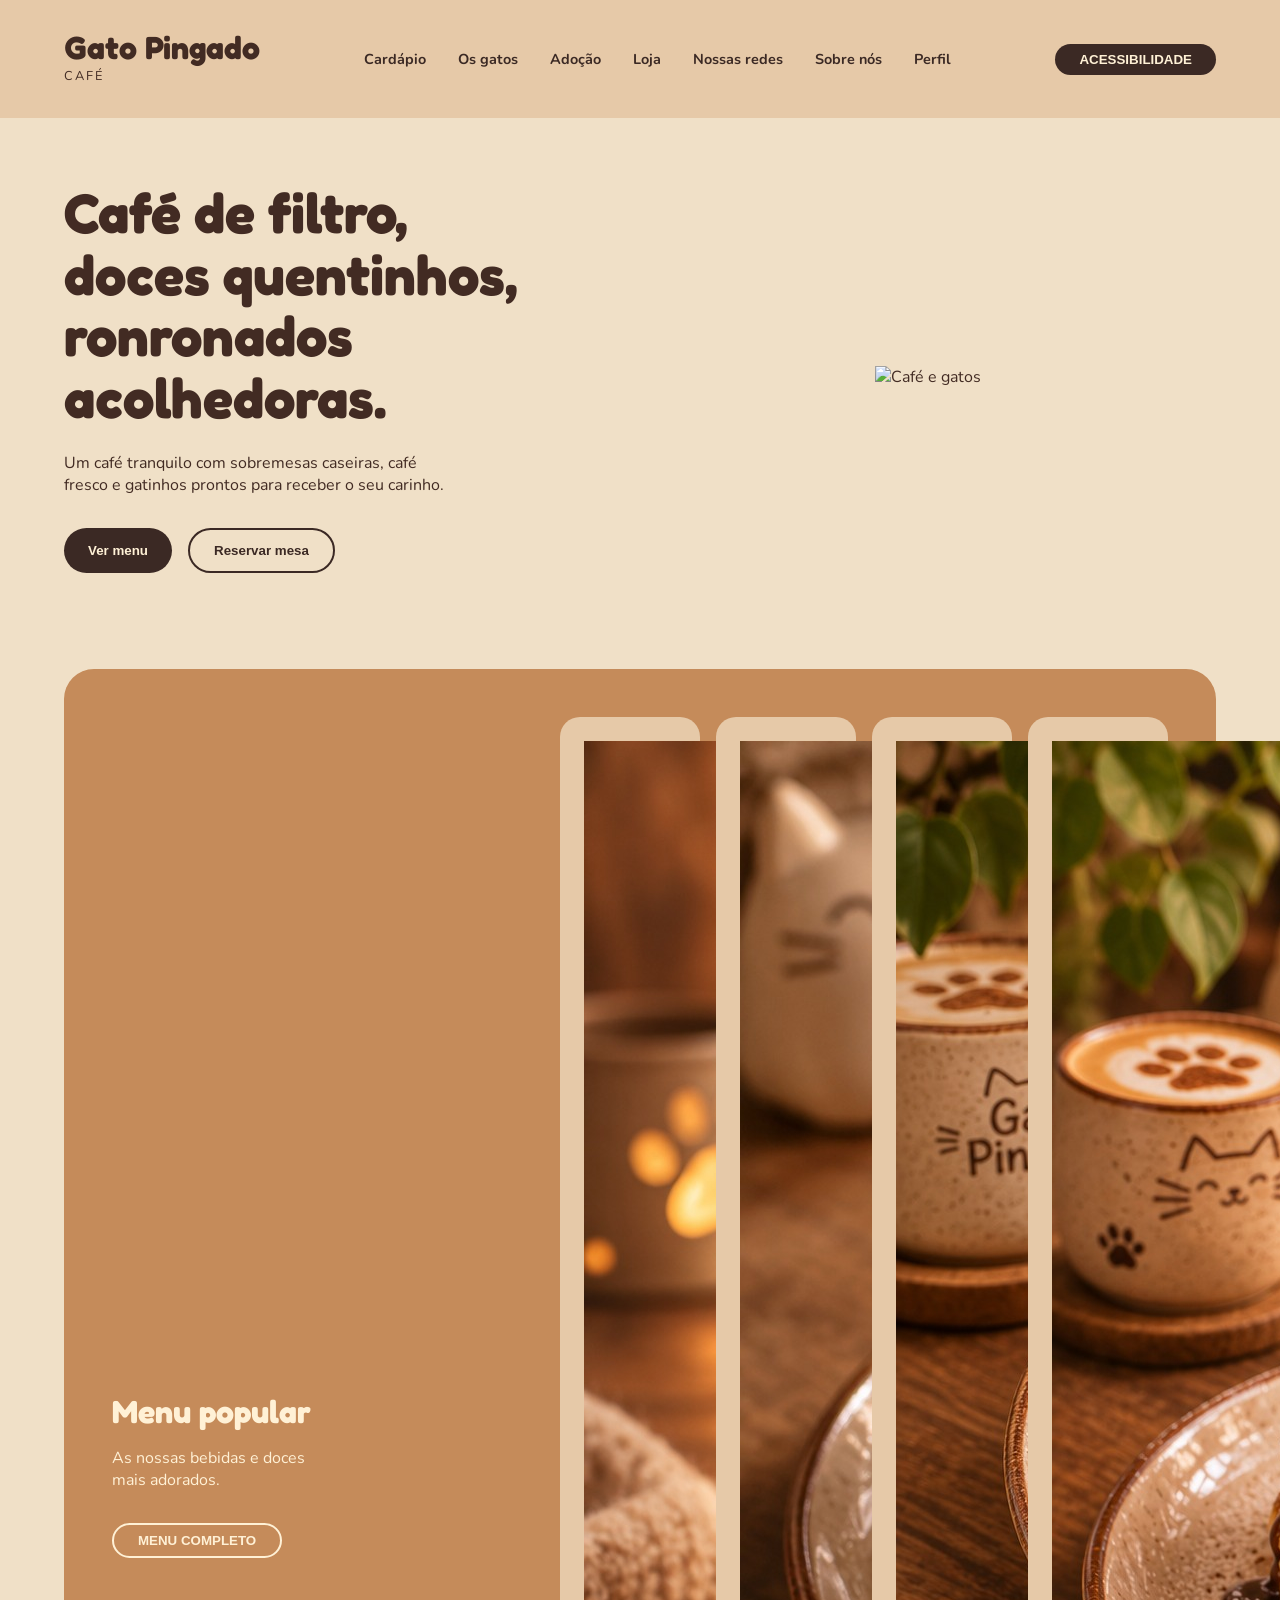
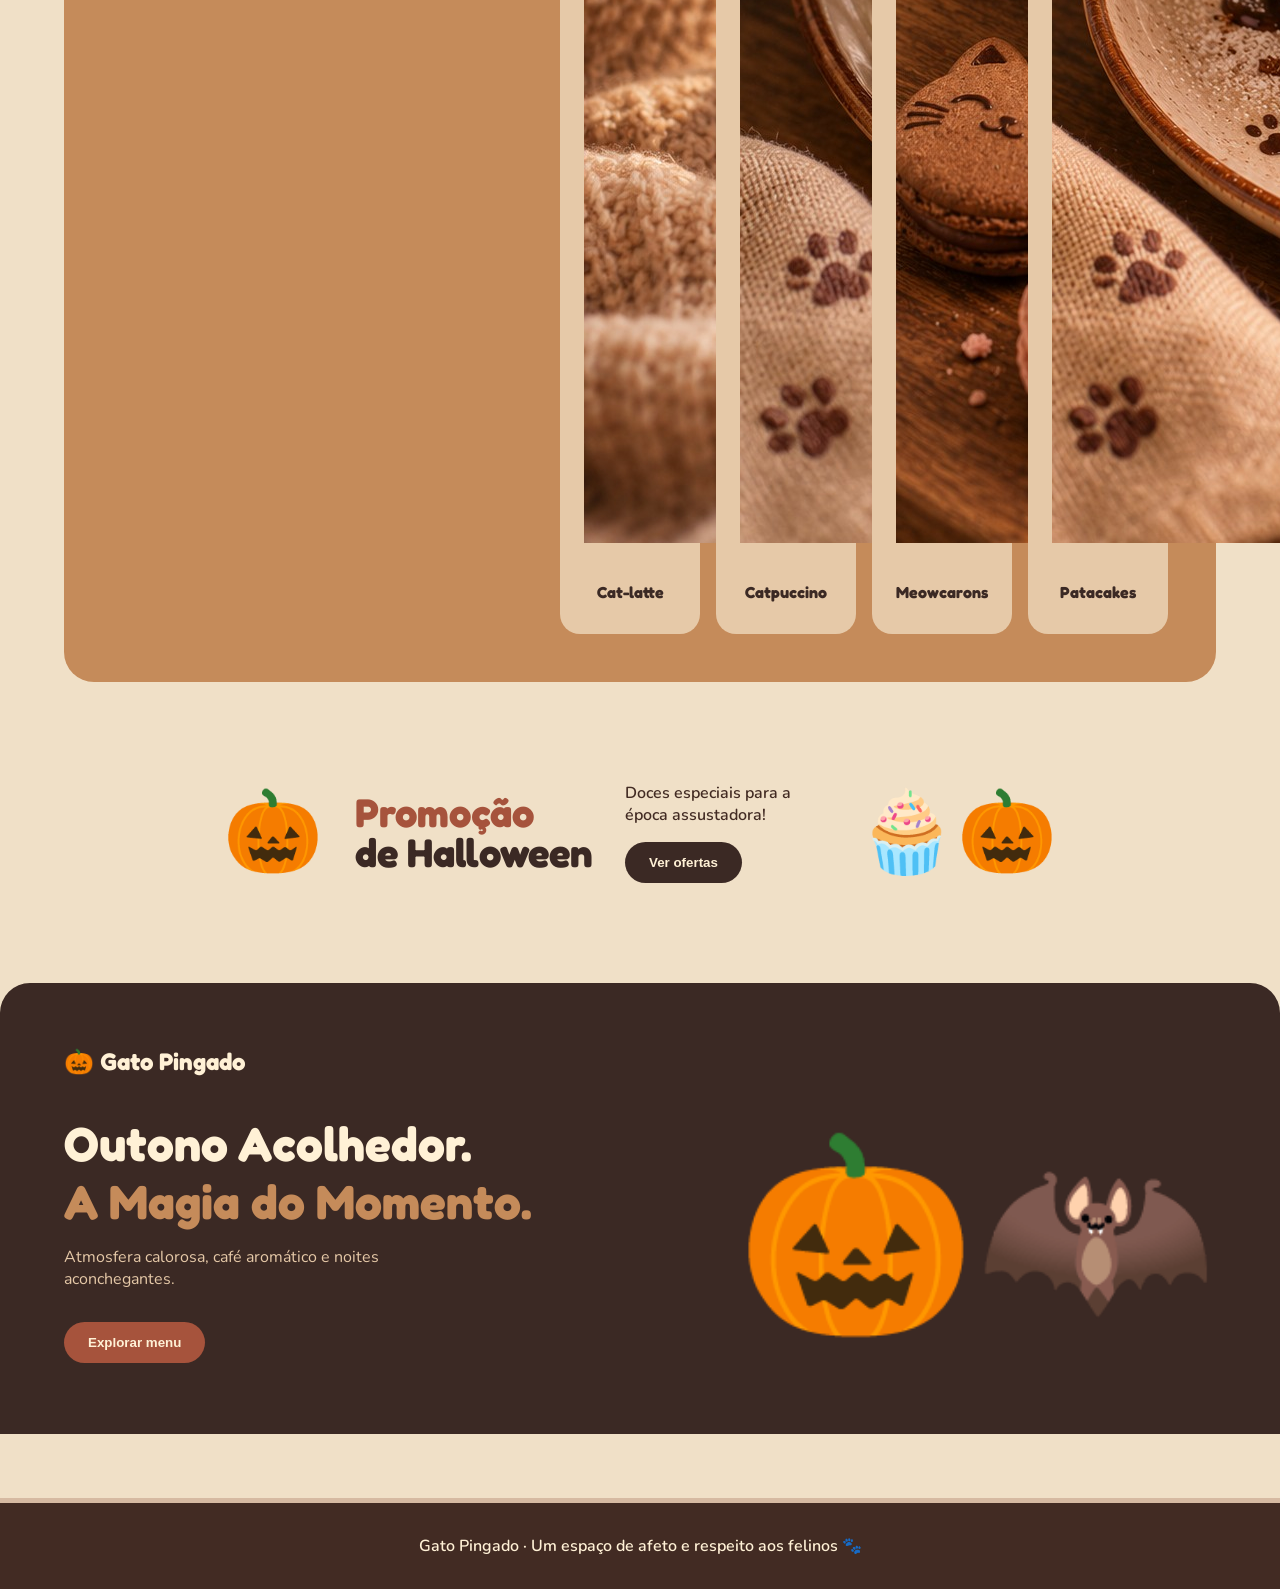
==== index.html @ 7af57e57 "padronizando o footer e a fonte" ====
<!DOCTYPE html>
<html lang="pt-BR">
<head>
    <meta charset="UTF-8">
    <meta name="viewport" content="width=device-width, initial-scale=1.0">
    <title>Gato Pingado</title>
    <link rel="stylesheet" href="style.css">
    <link rel="stylesheet" href="acessibilidade.css">
</head>
<body>    
<script src="acessibilidade.js" defer></script>

    <header>
        <div class="logo">
            <h1>Gato Pingado</h1>
            <span>CAFÉ</span>
        </div>
        <nav>
        <a href="cardapio.html">Cardápio</a>
        <a href="gatos.html">Os gatos</a>
        <a href="adoção.html">Adoção</a>
        <a href="loja.html">Loja</a>
        <a href="redes.html">Nossas redes</a>
        <a href="sobre-nos.html">Sobre nós</a>
        <a href="perfil.html">Perfil</a>
       </nav>
        <button class="support-btn">ACESSIBILIDADE</button>
    </header>
    <main>
        <section class="hero">
            <div class="hero-content">
                <h2>Café de filtro,<br>doces quentinhos,<br>ronronados acolhedoras.</h2>
                <p>Um café tranquilo com sobremesas caseiras, café fresco e gatinhos prontos para receber o seu carinho.</p>
                <div class="hero-buttons">
                    <button class="btn-dark">Ver menu</button>
                    <button class="btn-outline">Reservar mesa</button>
                </div>
            </div>
            <div class="hero-image">
                <div class="hero-img">
                    <img src="https://web.whatsapp.com/f4f51877-8499-46ed-9d4b-d9f2cac95367" alt="Café e gatos">
                </div>
            </div>
        </section>


        <section class="popular-menu">
            <div class="menu-intro">
                <h3>Menu popular</h3>
                <p>As nossas bebidas e doces mais adorados.</p>
                <button class="btn-outline-light">MENU COMPLETO</button>
            </div>
            <div class="menu-items">
                <div class="card">
                    <div class="card-img">
                        <img src="latte.jpeg" >
                    </div>
                    <h4>Cat-latte</h4>
         
                </div>
                <div class="card">
                    <div class="card-img">
                        <img src="catllate.jpeg">
                    </div>
                    <h4>Catpuccino</h4>
               
                </div>
                <div class="card">
                    <div class="card-img">
                        <img src="m.jpeg" >
                    </div>
                    <h4>Meowcarons</h4>
               
                </div>
                <div class="card">
                    <div class="card-img">
                        <img src="panqueca.jpeg" >
                    </div>
                    <h4>Patacakes</h4>
                 
                </div>
            </div>
        </section>
        

        <section class="promo">
            <div class="promo-icon">🎃</div>
            <div class="promo-text">
                <h2>Promoção<br><span>de Halloween</span></h2>
            </div>
            <div class="promo-desc">
                <p>Doces especiais para a época assustadora!</p>
                <button class="btn-dark">Ver ofertas</button>
            </div>
            <div class="promo-images">🧁🎃</div>
        </section>
    </main>

<section class="menu">
    <div class="footer-logo">
        <h2>🎃 Gato Pingado</h2>
    </div>
    <div class="footer-content">
        <div class="footer-text">
            <h2>Outono Acolhedor.<br><span class="highlight">A Magia do Momento.</span></h2>
            <p>Atmosfera calorosa, café aromático e noites aconchegantes.</p>
            <button class="btn-orange">Explorar menu</button>
        </div>
        <div class="footer-img">
            <div class="placeholder-art">🎃🦇</div>
        </div>
    </div>
    </section>
<!-- RODAPÉ -->
<footer class="site-footer">
    <p>Gato Pingado · Um espaço de afeto e respeito aos felinos 🐾</p>
</footer>
</body>
</html>
---- style.css ----
@import url('https://fonts.googleapis.com/css2?family=Fredoka:wght@400;600;700&family=Nunito:wght@400;600;700&display=swap');


/* Estilos gerais */
:root {
    --cor-caramel: #A87756;
    --cor-warmBeige: #D6BAA2;
    --cor-cream: #F0E0C7;
    --cor-espresso: #422B23;
    --cor-rust: #8F513A;
}


* {
    margin: 0;
    padding: 0;
    box-sizing: border-box;
}



body {
    margin: 0;
    background: var(--cor-cream);
    color: var(--cor-espresso);
    font-family: 'Nunito', sans-serif;
}

h1, h2, h3, h4 {
    font-family: 'Fredoka', sans-serif;;
}


header {
    display: flex;
    justify-content: space-between;
    align-items: center;
    padding: 2rem 5%;
    background-color: #E6C9A8;
}


.logo h1 {
    font-size: 2rem;
    line-height: 1;
}


.logo span {
    font-size: 0.8rem;
    letter-spacing: 2px;
}


nav {
    display: flex;
    gap: 2rem;
}


nav a {
    text-decoration: none;
    color: #3B2924;
    font-weight: 700;
    font-size: 0.9rem;
    transition: color 0.3s ease;
}


/* Efeito ao passar o mouse nos links do menu */
nav a:hover {
    color: #A6533C; /* Cor Rust */
}


.support-btn {
    background-color: #3B2924;
    color: #FFF1D6;
    border: none;
    padding: 0.5rem 1.5rem;
    border-radius: 20px;
    font-weight: 700;
    cursor: pointer;
    transition: all 0.3s ease; /* Transição suave */
}


/* Efeito ao passar o mouse no botão suporte */
.support-btn:hover {
    background-color: #A6533C; /* Muda para Rust */
    transform: scale(1.05); /* Aumenta ligeiramente */
}


.hero {
    display: flex;
    align-items: center;
    justify-content: space-between;
    padding: 4rem 5%;
}


.hero-content {
    flex: 1;
}


.hero-content h2 {
    font-size: 3.5rem;
    line-height: 1.1;
    margin-bottom: 1.5rem;
}


.hero-content p {
    font-size: 1rem;
    max-width: 400px;
    margin-bottom: 2rem;
}


.hero-buttons {
    display: flex;
    gap: 1rem;
}


.btn-dark {
    background-color: #3B2924;
    color: #FFF1D6;
    border: none;
    padding: 0.8rem 1.5rem;
    border-radius: 25px;
    font-weight: 700;
    cursor: pointer;
    transition: all 0.3s ease;
}


.btn-dark:hover {
    background-color: #A6533C;
    transform: translateY(-3px); /* Levanta o botão */
}


.btn-outline {
    background-color: transparent;
    color: #3B2924;
    border: 2px solid #3B2924;
    padding: 0.8rem 1.5rem;
    border-radius: 25px;
    font-weight: 700;
    cursor: pointer;
    transition: all 0.3s ease;
}


.btn-outline:hover {
    background-color: #3B2924;
    color: #FFF1D6;
    transform: translateY(-3px);
}


.hero-image {
    flex: 1;
    text-align: center;
}


.placeholder-art {
    font-size: 12rem;
}


.popular-menu {
    background-color: #C58B5A;
    margin: 2rem 5%;
    border-radius: 30px;
    padding: 3rem;
    display: flex;
    justify-content: space-between;
    align-items: center;
    color: #FFF1D6;
}


.menu-intro h3 {
    color: #FFF1D6;
    font-size: 2rem;
    margin-bottom: 1rem;
}


.menu-intro p {
    margin-bottom: 2rem;
    max-width: 200px;
}


.btn-outline-light {
    background-color: transparent;
    color: #FFF1D6;
    border: 2px solid #FFF1D6;
    padding: 0.5rem 1.5rem;
    border-radius: 25px;
    font-weight: 700;
    cursor: pointer;
    transition: all 0.3s ease;
}


.btn-outline-light:hover {
    background-color: #FFF1D6;
    color: #C58B5A;
}


.menu-items {
    display: flex;
    gap: 1rem;
}


.card {
    background-color: #E6C9A8;
    border-radius: 20px;
    padding: 1.5rem;
    text-align: center;
    width: 140px;
    color: #3B2924;
    transition: all 0.3s ease; /* Transição para o cartão */
    cursor: pointer;
}


/* Efeito ao passar o mouse nos cartões do menu */
.card:hover {
    transform: translateY(-10px); /* Levanta o cartão */
    box-shadow: 0 10px 20px rgba(59, 41, 36, 0.3); /* Adiciona sombra */
    background-color: #FFF1D6; /* Clareia o fundo do cartão */
}


.card-img {
    font-size: 4rem;
    margin-bottom: 1rem;
    transition: transform 0.3s ease;
}


.card:hover .card-img {
    transform: scale(1.1); /* Dá um leve zoom no emoji da bebida/comida */
}


.card h4 {
    font-size: 1rem;
    margin-bottom: 0.5rem;
    color: #3B2924;
}


.card span {
    font-size: 0.9rem;
}


.promo {
    display: flex;
    align-items: center;
    justify-content: center;
    gap: 2rem;
    padding: 4rem 5%;
}


.promo-icon {
    font-size: 5rem;
}


.promo-text h2 {
    font-size: 2.5rem;
    color: #A6533C;
    line-height: 1;
}


.promo-text span {
    color: #3B2924;
}


.promo-desc p {
    font-weight: 600;
    margin-bottom: 1rem;
    max-width: 200px;
}


.promo-images {
    font-size: 5rem;
}


.menu {
    background-color: #3B2924;
    color: #FFF1D6;
    padding: 4rem 5%;
    border-top-left-radius: 30px;
    border-top-right-radius: 30px;
    margin-top: 2rem;
}


.footer-logo h2 {
    color: #FFF1D6;
    margin-bottom: 2rem;
    font-size: 1.5rem;
}


.footer-content {
    display: flex;
    justify-content: space-between;
    align-items: center;
}


.footer-text h2 {
    color: #FFF1D6;
    font-size: 3rem;
    margin-bottom: 1rem;
    line-height: 1.2;
}


.footer-text .highlight {
    color: #C58B5A;
}


.footer-text p {
    margin-bottom: 2rem;
    max-width: 400px;
    color: #E6C9A8;
}

 .site-footer {
    background-color: var(--cor-espresso);
    color: #FFF1D6;
    text-align: center;
    padding: 2rem 5%;
    margin-top: 4rem;
    border-top: 5px solid var(--cor-warmBeige);
}

.site-footer p {
    margin: 0;
    font-weight: 600;
}



.btn-orange {
    background-color: #A6533C;
    color: #FFF1D6;
    border: none;
    padding: 0.8rem 1.5rem;
    border-radius: 25px;
    font-weight: 700;
    cursor: pointer;
    transition: all 0.3s ease;
}


.btn-orange:hover {
    background-color: #C58B5A; /* Muda para Caramel no hover */
    transform: translateY(-3px);
}


@media (max-width: 600px) {
    .site-footer {
        padding: 2rem 1rem;
        font-size: 0.9rem;
    }
}
---- acessibilidade.css ----
/* BOTÕES DE ACESSIBILIDADE */
.acessibilidade-botao {
    display: flex;
    justify-content: center;
    align-items: center;
    flex-wrap: wrap;
    gap: 8px;
    padding: 12px;
}

.acessibilidade-botao button {
    padding: 9px 14px;
    border: 2px solid var(--cor-espresso);
    border-radius: 6px;
    background: var(--cor-warmBeige);
    color: var(--cor-espresso);
    font: inherit;
    font-weight: bold;
    cursor: pointer;
}

.acessibilidade-botao button:hover {
    background: var(--cor-espresso);
    color: white;
}

/* DESTAQUE DE FOCO */
a:focus-visible,
button:focus-visible,
input:focus-visible,
select:focus-visible,
textarea:focus-visible {
    outline: 3px solid #145A75;
    outline-offset: 4px;
}

/* ALTO CONTRASTE */
body.alto-contraste {
    background: #000;
    color: #fff;
}

body.alto-contraste .grid-item {
    background: var(--cor-espresso);
    color: #fff;
}

body.alto-contraste .acessibilidade-botao {
    background: #000;
}

body.alto-contraste .acessibilidade-botao button {
    background: #ffeb3b;
    color: #000;
    border: 2px solid #fff;
}

body.alto-contraste a {
    color: #ffeb3b;
}

body.alto-contraste h1,
body.alto-contraste h2,
body.alto-contraste h3,
body.alto-contraste p,
body.alto-contraste label,
body.alto-contraste span {
    color: #fff;
}


body.alto-contraste .formulario-adocao input,
body.alto-contraste .formulario-adocao select,
body.alto-contraste .formulario-adocao textarea,
body.alto-contraste .etapas,
body.alto-contraste .contato,
body.alto-contraste .modal-conteudo,
body.alto-contraste .formulario-adocao form,
body.alto-contraste .doacao-card,
body.alto-contraste .grid-item,
body.alto-contraste .etapa, 
body.alto-contraste .como-adotar,
body.alto-contraste .cabecalho{ 
    background: var(--cor-espresso);
}
body.alto-contraste .fechar{
    background-color: var(--cor-cream);
}


/* RESPONSIVIDADE */
@media (max-width: 600px) {
    .acessibilidade-botao {
        padding: 10px;
        gap: 6px;
    }

    .acessibilidade-botao button {
        padding: 8px 11px;
        font-size: 0.9rem;
    }
}

/* barrinha linda */
/* Chrome, Edge, Safari and Opera */
*::-webkit-scrollbar {
  width: 18px;
  height: 12px;
}

*::-webkit-scrollbar-track {
  background-color: #fffbf0;
}

*::-webkit-scrollbar-thumb {
  background-color: #8f513a;
  border-radius: 30px;
  min-height: 80px;
  min-width: 80px;

}
*::-webkit-scrollbar-thumb:hover { background-color: #422b23; }
*::-webkit-scrollbar-thumb:active { background-color: #92400e; }


/* Firefox: apenas uma cor para o polegar e o trilho e uma palavra-chave de largura.
 Mantido dentro de @supports, porque o Chrome e o Edge 121+ ignoram todas as regras acima assim que scrollbar-color é definido. */
@supports not selector(::-webkit-scrollbar) {
  * {
    scrollbar-width: auto;
    scrollbar-color: #8f513a #fffbf0;
    }
}
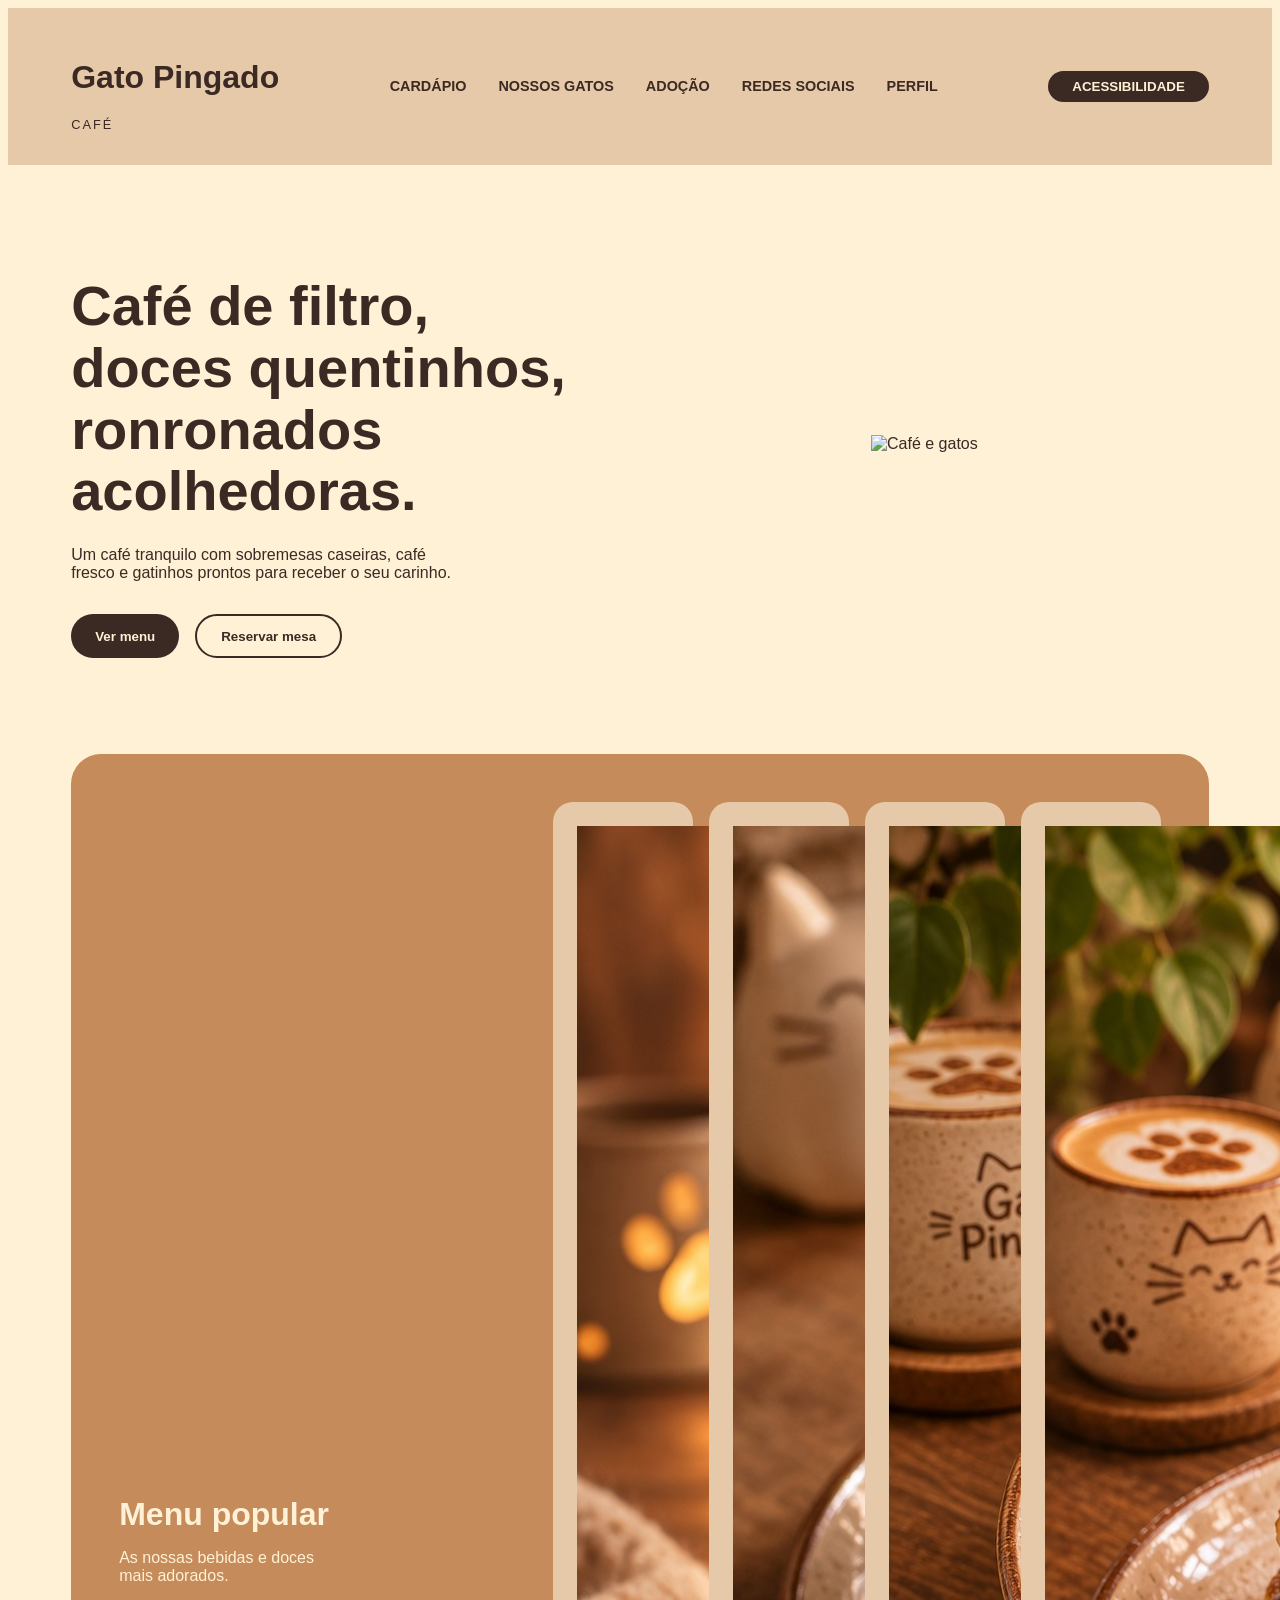
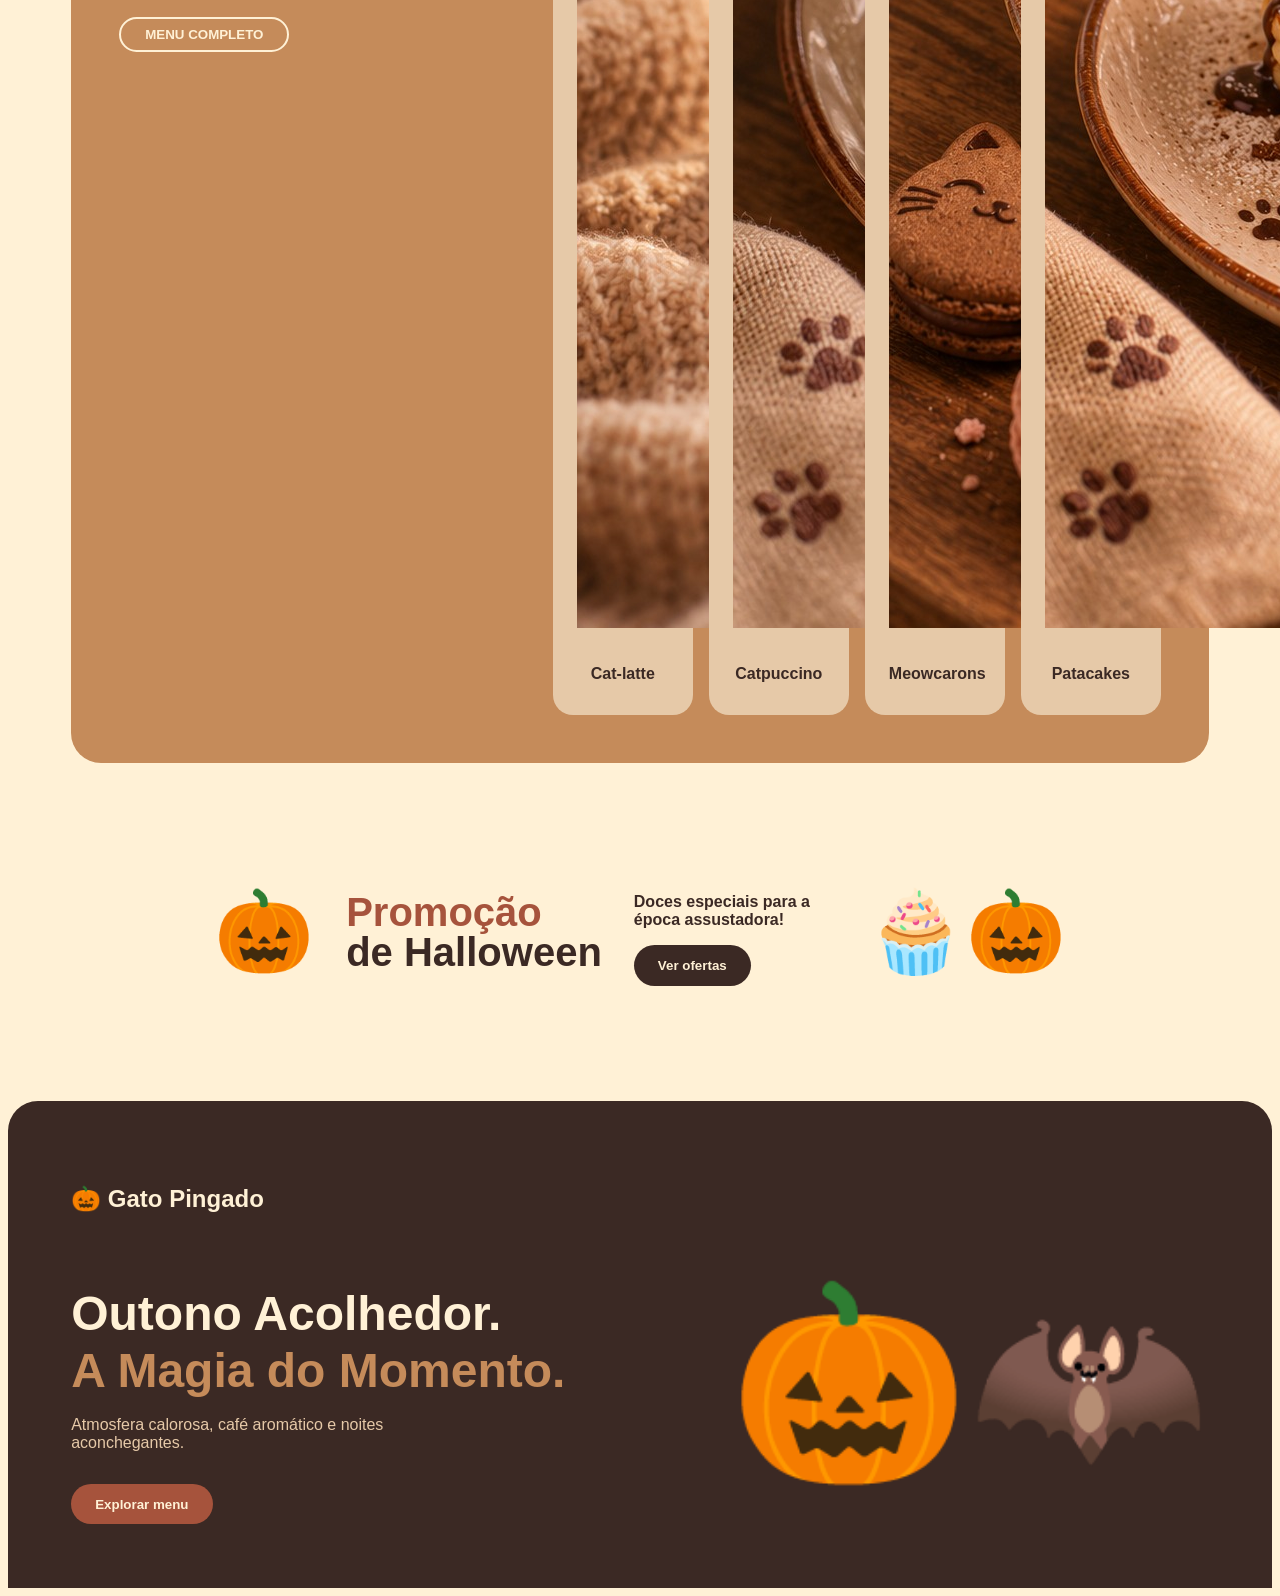
==== commit 43087421: "arrumando codigos" ====
--- a/index.html
+++ b/index.html
@@ -5,24 +5,19 @@
     <meta name="viewport" content="width=device-width, initial-scale=1.0">
     <title>Gato Pingado</title>
     <link rel="stylesheet" href="style.css">
-    <link rel="stylesheet" href="acessibilidade.css">
 </head>
-<body>    
-<script src="acessibilidade.js" defer></script>
-
+<body>
     <header>
         <div class="logo">
             <h1>Gato Pingado</h1>
             <span>CAFÉ</span>
         </div>
         <nav>
-        <a href="cardapio.html">Cardápio</a>
-        <a href="gatos.html">Os gatos</a>
-        <a href="adoção.html">Adoção</a>
-        <a href="loja.html">Loja</a>
-        <a href="redes.html">Nossas redes</a>
-        <a href="sobre-nos.html">Sobre nós</a>
-        <a href="perfil.html">Perfil</a>
+            <a href="cardapio.html">CARDÁPIO</a>
+            <a href="nossos-gatos.html">NOSSOS GATOS </a>
+            <a href="adocao.html">ADOÇÃO</a>
+            <a href="redes-sociais.html">REDES SOCIAIS</a>
+            <A HREF="perfil.html">PERFIL</A>
        </nav>
         <button class="support-btn">ACESSIBILIDADE</button>
     </header>
@@ -96,25 +91,22 @@
         </section>
     </main>
 
-<section class="menu">
-    <div class="footer-logo">
-        <h2>🎃 Gato Pingado</h2>
-    </div>
-    <div class="footer-content">
-        <div class="footer-text">
-            <h2>Outono Acolhedor.<br><span class="highlight">A Magia do Momento.</span></h2>
-            <p>Atmosfera calorosa, café aromático e noites aconchegantes.</p>
-            <button class="btn-orange">Explorar menu</button>
+
+    <footer>
+        <div class="footer-logo">
+            <h2>🎃 Gato Pingado</h2>
         </div>
-        <div class="footer-img">
-            <div class="placeholder-art">🎃🦇</div>
+        <div class="footer-content">
+            <div class="footer-text">
+                <h2>Outono Acolhedor.<br><span class="highlight">A Magia do Momento.</span></h2>
+                <p>Atmosfera calorosa, café aromático e noites aconchegantes.</p>
+                <button class="btn-orange">Explorar menu</button>
+            </div>
+            <div class="footer-img">
+                <div class="placeholder-art">🎃🦇</div>
+            </div>
         </div>
-    </div>
-    </section>
-<!-- RODAPÉ -->
-<footer class="site-footer">
-    <p>Gato Pingado · Um espaço de afeto e respeito aos felinos 🐾</p>
-</footer>
+    </footer>
 </body>
 </html>
 
--- a/style.css
+++ b/style.css
@@ -1,33 +1,32 @@
-@import url('https://fonts.googleapis.com/css2?family=Fredoka:wght@400;600;700&family=Nunito:wght@400;600;700&display=swap');
-
-
-/* Estilos gerais */
-:root {
-    --cor-caramel: #A87756;
-    --cor-warmBeige: #D6BAA2;
-    --cor-cream: #F0E0C7;
-    --cor-espresso: #422B23;
-    --cor-rust: #8F513A;
-}
-
-
-* {
-    margin: 0;
-    padding: 0;
+/* css COMPARTILHADO QUE CRIEI PARA AS PAGINAS GATOS E SOBRE NÓS - EMILY */
+
+:root{
+    --caramel: #E6C9A8;
+    --warm-beige: #E6C9A8;
+    --cream: #FFF1D6;
+    --espresso: #8F513A;
+
+    --text: #3B2924;
+--background: #FFF1D6;
+--card-background: #FFFFFF;
+
+    --font-scale: 1;
+}
+*{
     box-sizing: border-box;
 }
 
 
-
 body {
-    margin: 0;
-    background: var(--cor-cream);
-    color: var(--cor-espresso);
     font-family: 'Nunito', sans-serif;
-}
+    background-color: #FFF1D6;
+    color: #3B2924;
+}
+
 
 h1, h2, h3, h4 {
-    font-family: 'Fredoka', sans-serif;;
+    font-family: 'Fredoka', sans-serif;
+    color: #3B2924;
 }
 
 
@@ -304,7 +303,7 @@
 }
 
 
-.menu {
+footer {
     background-color: #3B2924;
     color: #FFF1D6;
     padding: 4rem 5%;
@@ -347,21 +346,6 @@
     color: #E6C9A8;
 }
 
- .site-footer {
-    background-color: var(--cor-espresso);
-    color: #FFF1D6;
-    text-align: center;
-    padding: 2rem 5%;
-    margin-top: 4rem;
-    border-top: 5px solid var(--cor-warmBeige);
-}
-
-.site-footer p {
-    margin: 0;
-    font-weight: 600;
-}
-
-
 
 .btn-orange {
     background-color: #A6533C;
@@ -380,10 +364,3 @@
     transform: translateY(-3px);
 }
 
-
-@media (max-width: 600px) {
-    .site-footer {
-        padding: 2rem 1rem;
-        font-size: 0.9rem;
-    }
-}
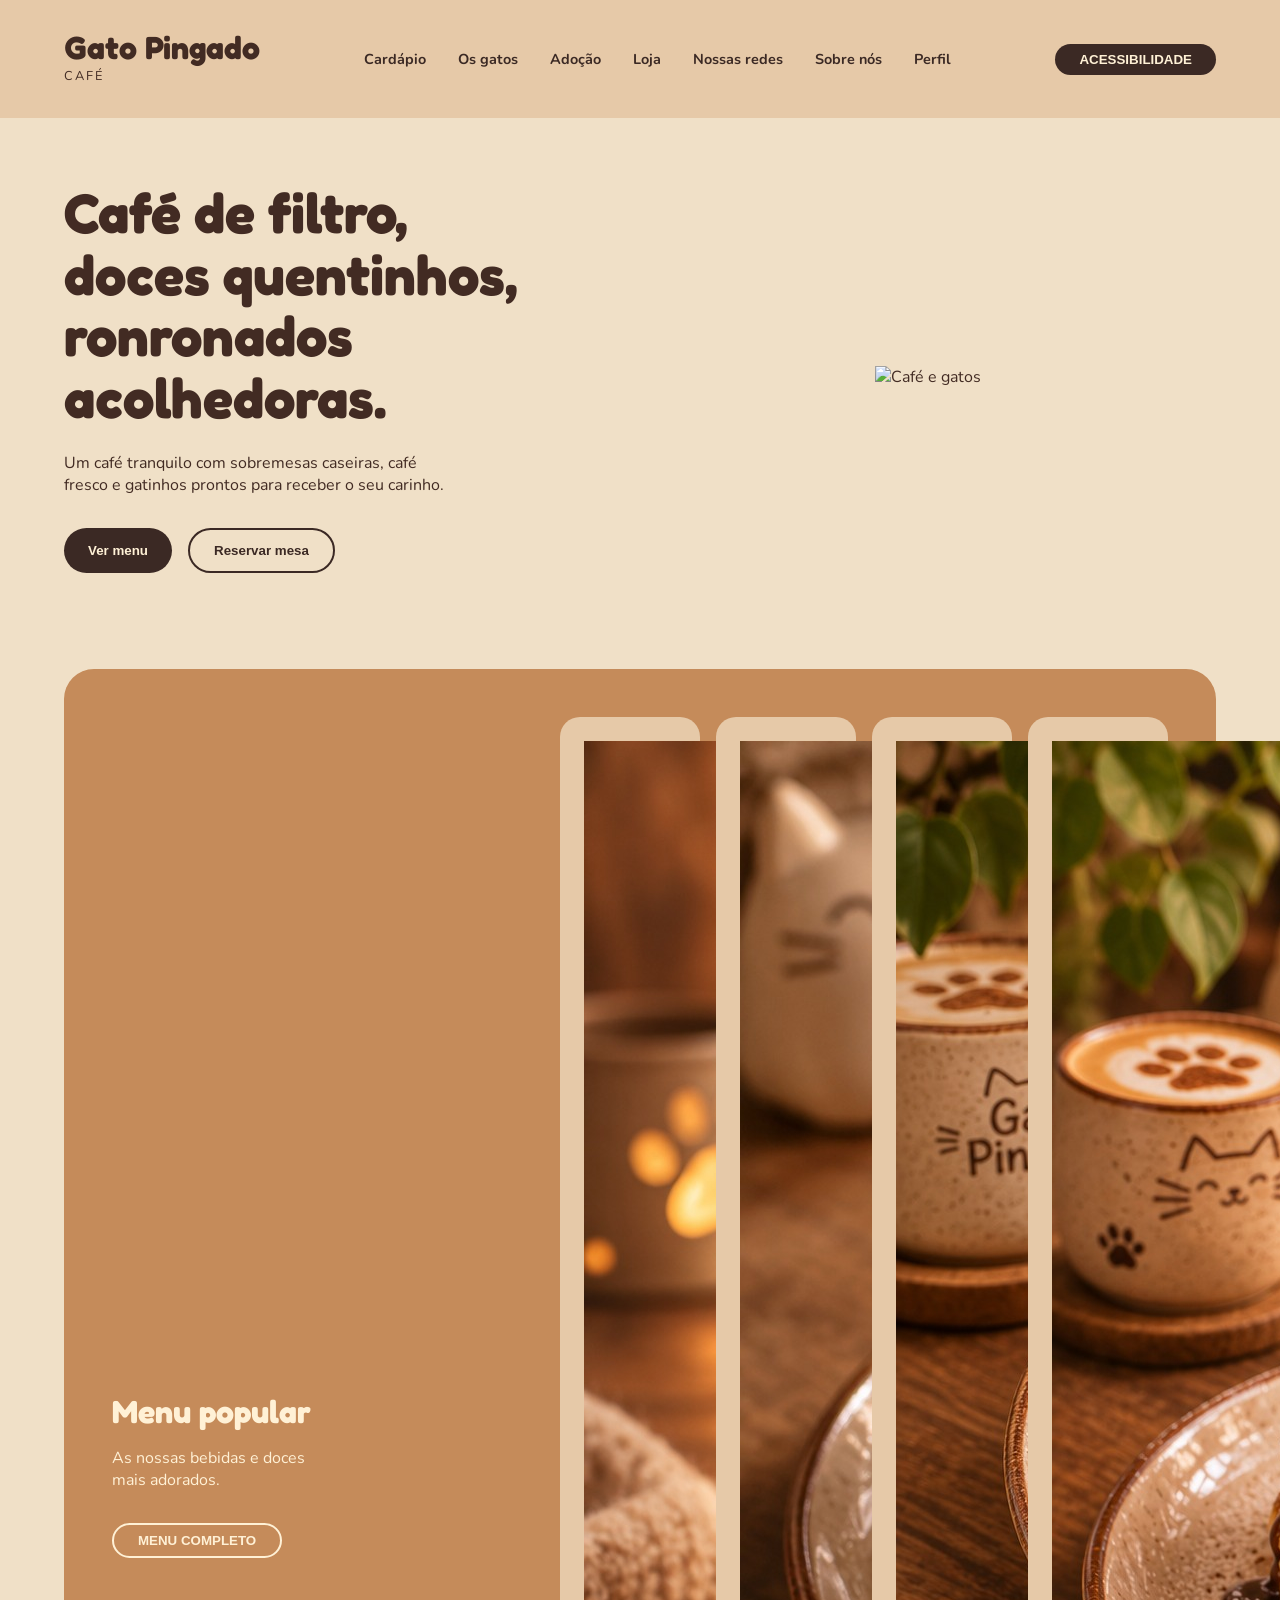
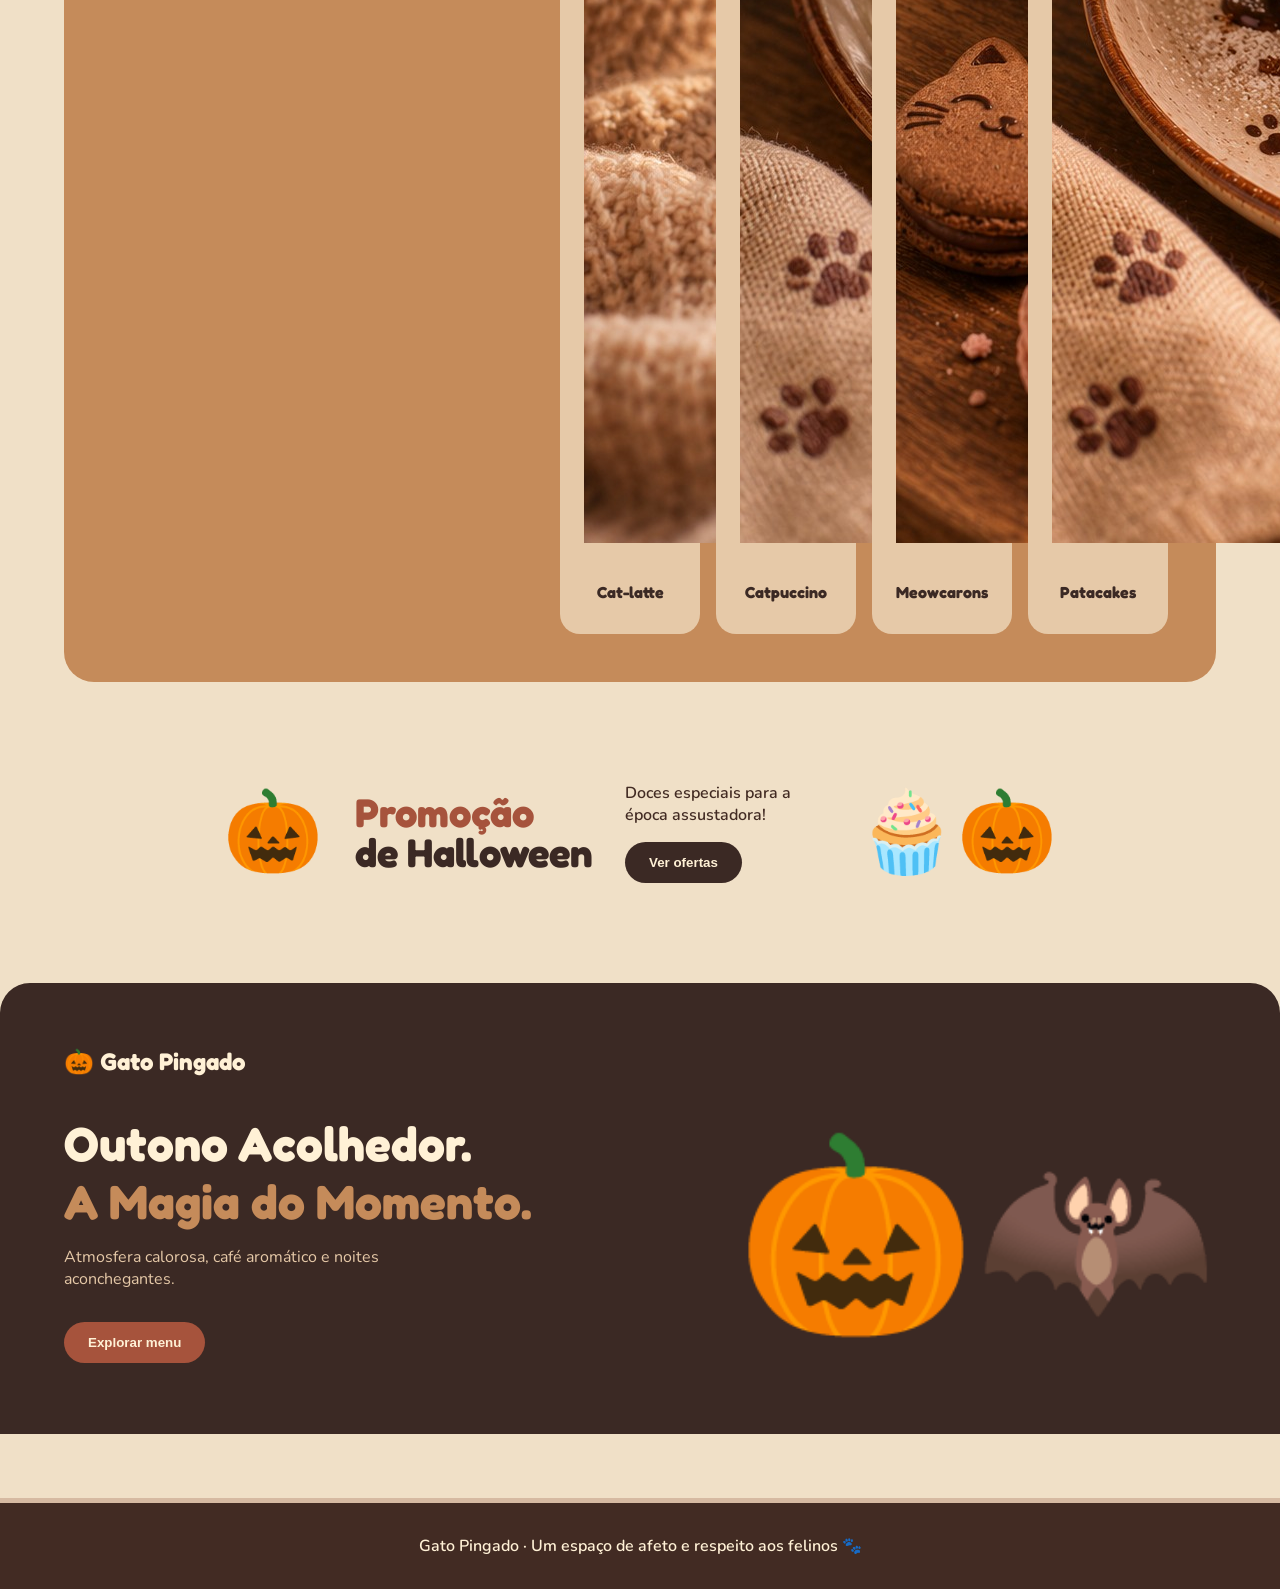
==== commit de4dbb18: "resolvendo os conflitos" ====
--- a/index.html
+++ b/index.html
@@ -5,19 +5,24 @@
     <meta name="viewport" content="width=device-width, initial-scale=1.0">
     <title>Gato Pingado</title>
     <link rel="stylesheet" href="style.css">
+    <link rel="stylesheet" href="acessibilidade.css">
 </head>
-<body>
+<body>    
+<script src="acessibilidade.js" defer></script>
+
     <header>
         <div class="logo">
             <h1>Gato Pingado</h1>
             <span>CAFÉ</span>
         </div>
         <nav>
-            <a href="cardapio.html">CARDÁPIO</a>
-            <a href="nossos-gatos.html">NOSSOS GATOS </a>
-            <a href="adocao.html">ADOÇÃO</a>
-            <a href="redes-sociais.html">REDES SOCIAIS</a>
-            <A HREF="perfil.html">PERFIL</A>
+        <a href="cardapio.html">Cardápio</a>
+        <a href="gatos.html">Os gatos</a>
+        <a href="adoção.html">Adoção</a>
+        <a href="loja.html">Loja</a>
+        <a href="redes.html">Nossas redes</a>
+        <a href="sobre-nos.html">Sobre nós</a>
+        <a href="perfil.html">Perfil</a>
        </nav>
         <button class="support-btn">ACESSIBILIDADE</button>
     </header>
@@ -91,22 +96,25 @@
         </section>
     </main>
 
-
-    <footer>
-        <div class="footer-logo">
-            <h2>🎃 Gato Pingado</h2>
+<section class="menu">
+    <div class="footer-logo">
+        <h2>🎃 Gato Pingado</h2>
+    </div>
+    <div class="footer-content">
+        <div class="footer-text">
+            <h2>Outono Acolhedor.<br><span class="highlight">A Magia do Momento.</span></h2>
+            <p>Atmosfera calorosa, café aromático e noites aconchegantes.</p>
+            <button class="btn-orange">Explorar menu</button>
         </div>
-        <div class="footer-content">
-            <div class="footer-text">
-                <h2>Outono Acolhedor.<br><span class="highlight">A Magia do Momento.</span></h2>
-                <p>Atmosfera calorosa, café aromático e noites aconchegantes.</p>
-                <button class="btn-orange">Explorar menu</button>
-            </div>
-            <div class="footer-img">
-                <div class="placeholder-art">🎃🦇</div>
-            </div>
+        <div class="footer-img">
+            <div class="placeholder-art">🎃🦇</div>
         </div>
-    </footer>
+    </div>
+    </section>
+<!-- RODAPÉ -->
+<footer class="site-footer">
+    <p>Gato Pingado · Um espaço de afeto e respeito aos felinos 🐾</p>
+</footer>
 </body>
 </html>
 
--- a/style.css
+++ b/style.css
@@ -1,32 +1,33 @@
-/* css COMPARTILHADO QUE CRIEI PARA AS PAGINAS GATOS E SOBRE NÓS - EMILY */
-
-:root{
-    --caramel: #E6C9A8;
-    --warm-beige: #E6C9A8;
-    --cream: #FFF1D6;
-    --espresso: #8F513A;
-
-    --text: #3B2924;
---background: #FFF1D6;
---card-background: #FFFFFF;
-
-    --font-scale: 1;
-}
-*{
+@import url('https://fonts.googleapis.com/css2?family=Fredoka:wght@400;600;700&family=Nunito:wght@400;600;700&display=swap');
+
+
+/* Estilos gerais */
+:root {
+    --cor-caramel: #A87756;
+    --cor-warmBeige: #D6BAA2;
+    --cor-cream: #F0E0C7;
+    --cor-espresso: #422B23;
+    --cor-rust: #8F513A;
+}
+
+
+* {
+    margin: 0;
+    padding: 0;
     box-sizing: border-box;
 }
 
 
+
 body {
+    margin: 0;
+    background: var(--cor-cream);
+    color: var(--cor-espresso);
     font-family: 'Nunito', sans-serif;
-    background-color: #FFF1D6;
-    color: #3B2924;
-}
-
+}
 
 h1, h2, h3, h4 {
-    font-family: 'Fredoka', sans-serif;
-    color: #3B2924;
+    font-family: 'Fredoka', sans-serif;;
 }
 
 
@@ -303,7 +304,7 @@
 }
 
 
-footer {
+.menu {
     background-color: #3B2924;
     color: #FFF1D6;
     padding: 4rem 5%;
@@ -346,6 +347,21 @@
     color: #E6C9A8;
 }
 
+ .site-footer {
+    background-color: var(--cor-espresso);
+    color: #FFF1D6;
+    text-align: center;
+    padding: 2rem 5%;
+    margin-top: 4rem;
+    border-top: 5px solid var(--cor-warmBeige);
+}
+
+.site-footer p {
+    margin: 0;
+    font-weight: 600;
+}
+
+
 
 .btn-orange {
     background-color: #A6533C;
@@ -364,3 +380,10 @@
     transform: translateY(-3px);
 }
 
+
+@media (max-width: 600px) {
+    .site-footer {
+        padding: 2rem 1rem;
+        font-size: 0.9rem;
+    }
+}
--- a/acessibilidade.css
+++ b/acessibilidade.css
@@ -0,0 +1,134 @@
+
+/* BOTÕES DE ACESSIBILIDADE */
+.acessibilidade-botao {
+    display: flex;
+    justify-content: center;
+    align-items: center;
+    flex-wrap: wrap;
+    gap: 8px;
+    padding: 12px;
+}
+
+.acessibilidade-botao button {
+    padding: 9px 14px;
+    border: 2px solid var(--cor-espresso);
+    border-radius: 6px;
+    background: var(--cor-warmBeige);
+    color: var(--cor-espresso);
+    font: inherit;
+    font-weight: bold;
+    cursor: pointer;
+}
+
+.acessibilidade-botao button:hover {
+    background: var(--cor-espresso);
+    color: white;
+}
+
+/* DESTAQUE DE FOCO */
+a:focus-visible,
+button:focus-visible,
+input:focus-visible,
+select:focus-visible,
+textarea:focus-visible {
+    outline: 3px solid #145A75;
+    outline-offset: 4px;
+}
+
+/* ALTO CONTRASTE */
+body.alto-contraste {
+    background: #000;
+    color: #fff;
+}
+
+body.alto-contraste .grid-item {
+    background: var(--cor-espresso);
+    color: #fff;
+}
+
+body.alto-contraste .acessibilidade-botao {
+    background: #000;
+}
+
+body.alto-contraste .acessibilidade-botao button {
+    background: #ffeb3b;
+    color: #000;
+    border: 2px solid #fff;
+}
+
+body.alto-contraste a {
+    color: #ffeb3b;
+}
+
+body.alto-contraste h1,
+body.alto-contraste h2,
+body.alto-contraste h3,
+body.alto-contraste p,
+body.alto-contraste label,
+body.alto-contraste span {
+    color: #fff;
+}
+
+
+body.alto-contraste .formulario-adocao input,
+body.alto-contraste .formulario-adocao select,
+body.alto-contraste .formulario-adocao textarea,
+body.alto-contraste .etapas,
+body.alto-contraste .contato,
+body.alto-contraste .modal-conteudo,
+body.alto-contraste .formulario-adocao form,
+body.alto-contraste .doacao-card,
+body.alto-contraste .grid-item,
+body.alto-contraste .etapa, 
+body.alto-contraste .como-adotar,
+body.alto-contraste .cabecalho{ 
+    background: var(--cor-espresso);
+}
+body.alto-contraste .fechar{
+    background-color: var(--cor-cream);
+}
+
+
+/* RESPONSIVIDADE */
+@media (max-width: 600px) {
+    .acessibilidade-botao {
+        padding: 10px;
+        gap: 6px;
+    }
+
+    .acessibilidade-botao button {
+        padding: 8px 11px;
+        font-size: 0.9rem;
+    }
+}
+
+/* barrinha linda */
+/* Chrome, Edge, Safari and Opera */
+*::-webkit-scrollbar {
+  width: 18px;
+  height: 12px;
+}
+
+*::-webkit-scrollbar-track {
+  background-color: #fffbf0;
+}
+
+*::-webkit-scrollbar-thumb {
+  background-color: #8f513a;
+  border-radius: 30px;
+  min-height: 80px;
+  min-width: 80px;
+
+}
+*::-webkit-scrollbar-thumb:hover { background-color: #422b23; }
+*::-webkit-scrollbar-thumb:active { background-color: #92400e; }
+
+
+/* Firefox: apenas uma cor para o polegar e o trilho e uma palavra-chave de largura.
+ Mantido dentro de @supports, porque o Chrome e o Edge 121+ ignoram todas as regras acima assim que scrollbar-color é definido. */
+@supports not selector(::-webkit-scrollbar) {
+  * {
+    scrollbar-width: auto;
+    scrollbar-color: #8f513a #fffbf0;
+    }
+}
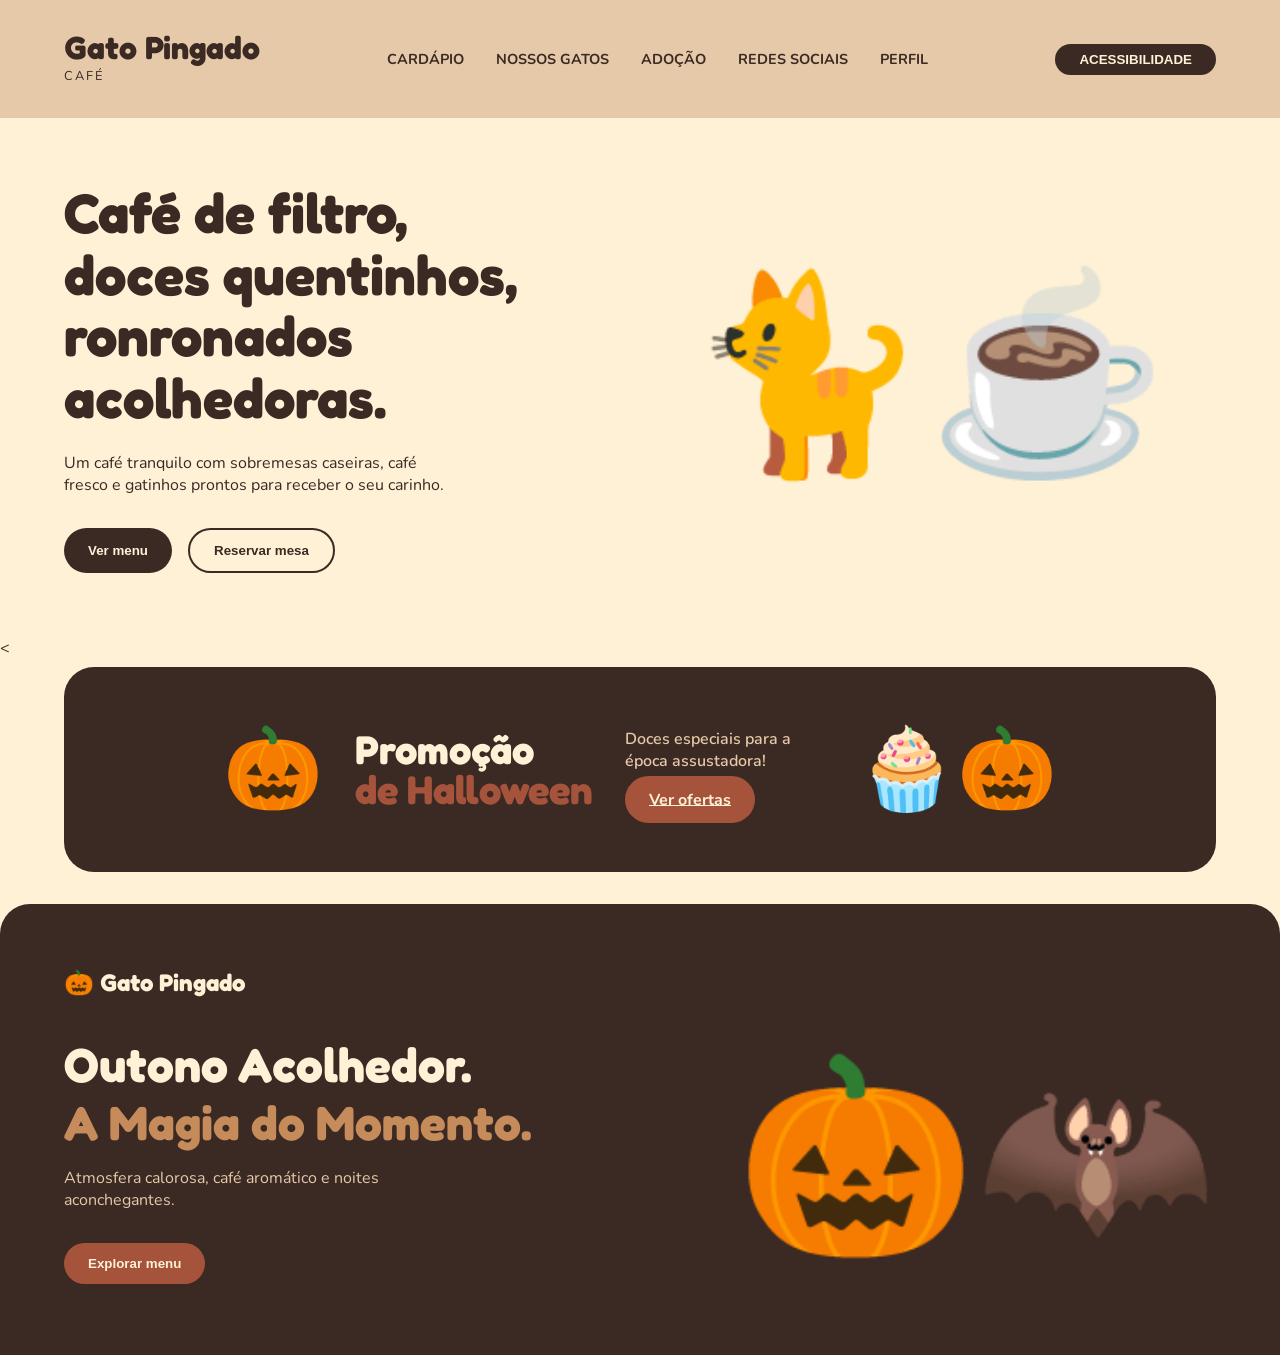
==== commit 0c1134ee: "ajustando  o index" ====
--- a/index.html
+++ b/index.html
@@ -5,24 +5,19 @@
     <meta name="viewport" content="width=device-width, initial-scale=1.0">
     <title>Gato Pingado</title>
     <link rel="stylesheet" href="style.css">
-    <link rel="stylesheet" href="acessibilidade.css">
 </head>
-<body>    
-<script src="acessibilidade.js" defer></script>
-
+<body>
     <header>
         <div class="logo">
             <h1>Gato Pingado</h1>
             <span>CAFÉ</span>
         </div>
         <nav>
-        <a href="cardapio.html">Cardápio</a>
-        <a href="gatos.html">Os gatos</a>
-        <a href="adoção.html">Adoção</a>
-        <a href="loja.html">Loja</a>
-        <a href="redes.html">Nossas redes</a>
-        <a href="sobre-nos.html">Sobre nós</a>
-        <a href="perfil.html">Perfil</a>
+            <a href="cardapio.html">CARDÁPIO</a>
+            <a href="gatos.html">NOSSOS GATOS </a>
+            <a href="adoção.html">ADOÇÃO</a>
+            <a href="redes-sociais.html">REDES SOCIAIS</a>
+            <A HREF="perfil.html">PERFIL</A>
        </nav>
         <button class="support-btn">ACESSIBILIDADE</button>
     </header>
@@ -35,86 +30,43 @@
                     <button class="btn-dark">Ver menu</button>
                     <button class="btn-outline">Reservar mesa</button>
                 </div>
+         </div>
+            <div class="hero-image">
+                <div class="placeholder-art">🐈☕</div>
             </div>
-            <div class="hero-image">
-                <div class="hero-img">
-                    <img src="https://web.whatsapp.com/f4f51877-8499-46ed-9d4b-d9f2cac95367" alt="Café e gatos">
-                </div>
             </div>
         </section>
 
 
-        <section class="popular-menu">
-            <div class="menu-intro">
-                <h3>Menu popular</h3>
-                <p>As nossas bebidas e doces mais adorados.</p>
-                <button class="btn-outline-light">MENU COMPLETO</button>
-            </div>
-            <div class="menu-items">
-                <div class="card">
-                    <div class="card-img">
-                        <img src="latte.jpeg" >
-                    </div>
-                    <h4>Cat-latte</h4>
-         
-                </div>
-                <div class="card">
-                    <div class="card-img">
-                        <img src="catllate.jpeg">
-                    </div>
-                    <h4>Catpuccino</h4>
-               
-                </div>
-                <div class="card">
-                    <div class="card-img">
-                        <img src="m.jpeg" >
-                    </div>
-                    <h4>Meowcarons</h4>
-               
-                </div>
-                <div class="card">
-                    <div class="card-img">
-                        <img src="panqueca.jpeg" >
-                    </div>
-                    <h4>Patacakes</h4>
-                 
-                </div>
-            </div>
-        </section>
-        
-
-        <section class="promo">
-            <div class="promo-icon">🎃</div>
-            <div class="promo-text">
-                <h2>Promoção<br><span>de Halloween</span></h2>
-            </div>
-            <div class="promo-desc">
-                <p>Doces especiais para a época assustadora!</p>
-                <button class="btn-dark">Ver ofertas</button>
-            </div>
-            <div class="promo-images">🧁🎃</div>
-        </section>
+        <<section class="promo promo-dark">
+    <div class="promo-icon">🎃</div>
+    <div class="promo-text">
+        <h2>Promoção<br><span class="highlight-orange">de Halloween</span></h2>
+    </div>
+    <div class="promo-desc">
+        <p>Doces especiais para a época assustadora!</p>
+        <a href="cardapio.html" class="btn-orange">Ver ofertas</a>
+    </div>
+    <div class="promo-images">🧁🎃</div>
+</section>
     </main>
 
-<section class="menu">
-    <div class="footer-logo">
-        <h2>🎃 Gato Pingado</h2>
-    </div>
-    <div class="footer-content">
-        <div class="footer-text">
-            <h2>Outono Acolhedor.<br><span class="highlight">A Magia do Momento.</span></h2>
-            <p>Atmosfera calorosa, café aromático e noites aconchegantes.</p>
-            <button class="btn-orange">Explorar menu</button>
+
+    <footer>
+        <div class="footer-logo">
+            <h2>🎃 Gato Pingado</h2>
         </div>
-        <div class="footer-img">
-            <div class="placeholder-art">🎃🦇</div>
+        <div class="footer-content">
+            <div class="footer-text">
+                <h2>Outono Acolhedor.<br><span class="highlight">A Magia do Momento.</span></h2>
+                <p>Atmosfera calorosa, café aromático e noites aconchegantes.</p>
+                <button class="btn-orange">Explorar menu</button>
+            </div>
+            <div class="footer-img">
+                <div class="placeholder-art">🎃🦇</div>
+            </div>
         </div>
-    </div>
-    </section>
-<!-- RODAPÉ -->
-<footer class="site-footer">
-    <p>Gato Pingado · Um espaço de afeto e respeito aos felinos 🐾</p>
-</footer>
+    </footer>
 </body>
 </html>
 
--- a/style.css
+++ b/style.css
@@ -1,14 +1,4 @@
 @import url('https://fonts.googleapis.com/css2?family=Fredoka:wght@400;600;700&family=Nunito:wght@400;600;700&display=swap');
-
-
-/* Estilos gerais */
-:root {
-    --cor-caramel: #A87756;
-    --cor-warmBeige: #D6BAA2;
-    --cor-cream: #F0E0C7;
-    --cor-espresso: #422B23;
-    --cor-rust: #8F513A;
-}
 
 
 * {
@@ -18,16 +8,16 @@
 }
 
 
-
 body {
-    margin: 0;
-    background: var(--cor-cream);
-    color: var(--cor-espresso);
     font-family: 'Nunito', sans-serif;
-}
+    background-color: #FFF1D6;
+    color: #3B2924;
+}
+
 
 h1, h2, h3, h4 {
-    font-family: 'Fredoka', sans-serif;;
+    font-family: 'Fredoka', sans-serif;
+    color: #3B2924;
 }
 
 
@@ -221,16 +211,28 @@
     gap: 1rem;
 }
 
-
-.card {
-    background-color: #E6C9A8;
-    border-radius: 20px;
-    padding: 1.5rem;
-    text-align: center;
-    width: 140px;
-    color: #3B2924;
-    transition: all 0.3s ease; /* Transição para o cartão */
-    cursor: pointer;
+.promo.promo-dark {
+    background-color: #3B2924;
+    color: #FFF1D6;
+    border-radius: 30px;
+    margin: 0.5rem 5% 2rem 5%;
+    padding: 3rem;
+    display: flex;
+    align-items: center;
+    justify-content: center;
+    gap: 2rem;
+}
+
+.promo-dark .promo-text h2 {
+    color: #FFF1D6;
+}
+
+.promo-dark .promo-text span {
+    color: #A6533C; /* Destaque em Rust para contraste */
+}
+
+.promo-dark .promo-desc p {
+    color: #E6C9A8; /* Texto secundário em Bege Médio */
 }
 
 
@@ -304,7 +306,7 @@
 }
 
 
-.menu {
+footer {
     background-color: #3B2924;
     color: #FFF1D6;
     padding: 4rem 5%;
@@ -347,13 +349,32 @@
     color: #E6C9A8;
 }
 
- .site-footer {
-    background-color: var(--cor-espresso);
+
+.btn-orange {
+    background-color: #A6533C;
+    color: #FFF1D6;
+    border: none;
+    padding: 0.8rem 1.5rem;
+    border-radius: 25px;
+    font-weight: 700;
+    cursor: pointer;
+    transition: all 0.3s ease;
+}
+
+
+.btn-orange:hover {
+    background-color: #C58B5A; /* Muda para Caramel no hover */
+    transform: translateY(-3px);
+}
+
+
+.site-footer {
+    background-color: #3B2924;
     color: #FFF1D6;
     text-align: center;
     padding: 2rem 5%;
     margin-top: 4rem;
-    border-top: 5px solid var(--cor-warmBeige);
+    border-top: 5px solid #E6C9A8;
 }
 
 .site-footer p {
@@ -361,29 +382,13 @@
     font-weight: 600;
 }
 
-
-
-.btn-orange {
-    background-color: #A6533C;
-    color: #FFF1D6;
-    border: none;
-    padding: 0.8rem 1.5rem;
-    border-radius: 25px;
-    font-weight: 700;
-    cursor: pointer;
-    transition: all 0.3s ease;
-}
-
-
-.btn-orange:hover {
-    background-color: #C58B5A; /* Muda para Caramel no hover */
-    transform: translateY(-3px);
-}
-
+/* RESPONSIVIDADE DO RODAPÉ */
 
 @media (max-width: 600px) {
     .site-footer {
         padding: 2rem 1rem;
         font-size: 0.9rem;
     }
-}+}
+
+
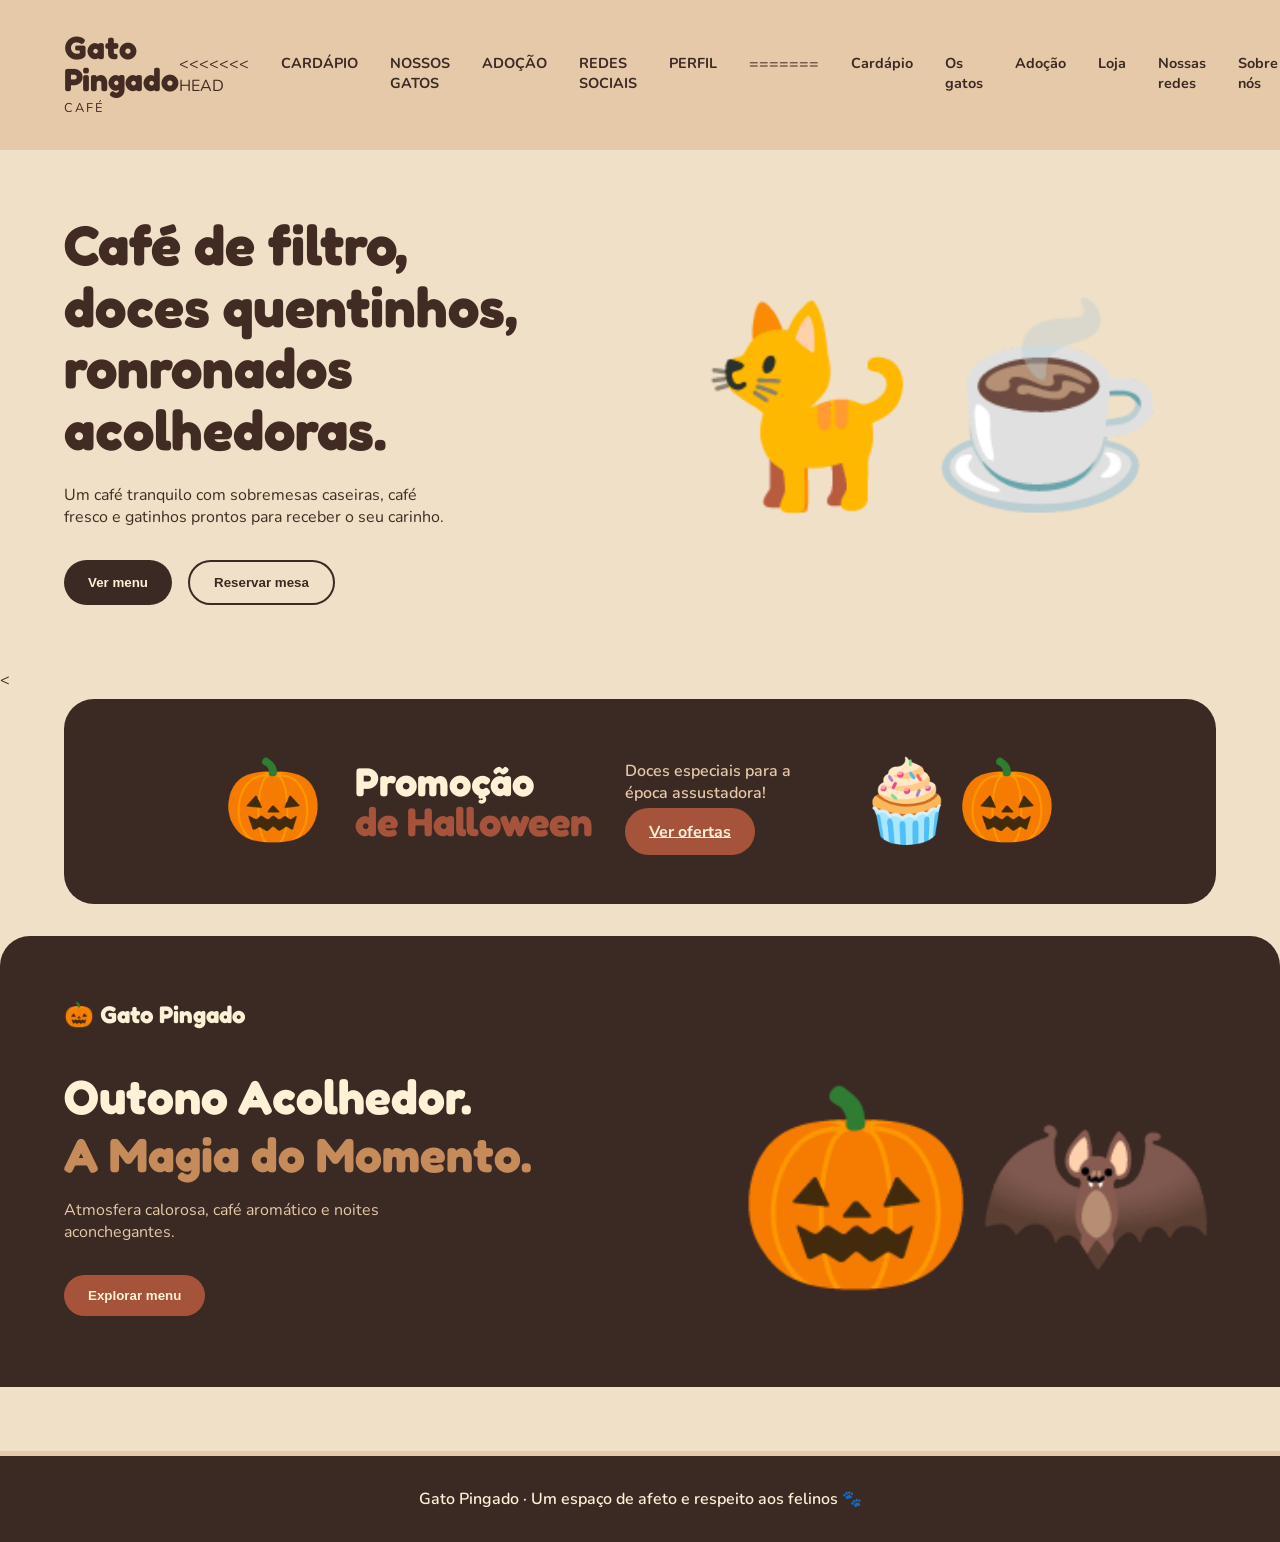
==== commit 8f389984: "Refactor website structure and styles; enhance accessibility features - Updated gatos.html to improv" ====
--- a/index.html
+++ b/index.html
@@ -5,19 +5,32 @@
     <meta name="viewport" content="width=device-width, initial-scale=1.0">
     <title>Gato Pingado</title>
     <link rel="stylesheet" href="style.css">
+    <link rel="stylesheet" href="acessibilidade.css">
 </head>
-<body>
+<body>    
+<script src="acessibilidade.js" defer></script>
+
     <header>
         <div class="logo">
             <h1>Gato Pingado</h1>
             <span>CAFÉ</span>
         </div>
         <nav>
+<<<<<<< HEAD
             <a href="cardapio.html">CARDÁPIO</a>
             <a href="gatos.html">NOSSOS GATOS </a>
             <a href="adoção.html">ADOÇÃO</a>
             <a href="redes-sociais.html">REDES SOCIAIS</a>
             <A HREF="perfil.html">PERFIL</A>
+=======
+        <a href="cardapio.html">Cardápio</a>
+        <a href="gatos.html">Os gatos</a>
+        <a href="adoção.html">Adoção</a>
+        <a href="loja.html">Loja</a>
+        <a href="redes.html">Nossas redes</a>
+        <a href="sobre-nos.html">Sobre nós</a>
+        <a href="perfil.html">Perfil</a>
+>>>>>>> b48c8ee4e18d5042672ee4817bbc11ebaff924a9
        </nav>
         <button class="support-btn">ACESSIBILIDADE</button>
     </header>
@@ -51,22 +64,25 @@
 </section>
     </main>
 
-
-    <footer>
-        <div class="footer-logo">
-            <h2>🎃 Gato Pingado</h2>
+<section class="menu">
+    <div class="footer-logo">
+        <h2>🎃 Gato Pingado</h2>
+    </div>
+    <div class="footer-content">
+        <div class="footer-text">
+            <h2>Outono Acolhedor.<br><span class="highlight">A Magia do Momento.</span></h2>
+            <p>Atmosfera calorosa, café aromático e noites aconchegantes.</p>
+            <button class="btn-orange">Explorar menu</button>
         </div>
-        <div class="footer-content">
-            <div class="footer-text">
-                <h2>Outono Acolhedor.<br><span class="highlight">A Magia do Momento.</span></h2>
-                <p>Atmosfera calorosa, café aromático e noites aconchegantes.</p>
-                <button class="btn-orange">Explorar menu</button>
-            </div>
-            <div class="footer-img">
-                <div class="placeholder-art">🎃🦇</div>
-            </div>
+        <div class="footer-img">
+            <div class="placeholder-art">🎃🦇</div>
         </div>
-    </footer>
+    </div>
+    </section>
+<!-- RODAPÉ -->
+<footer class="site-footer">
+    <p>Gato Pingado · Um espaço de afeto e respeito aos felinos 🐾</p>
+</footer>
 </body>
 </html>
 
--- a/style.css
+++ b/style.css
@@ -1,4 +1,14 @@
 @import url('https://fonts.googleapis.com/css2?family=Fredoka:wght@400;600;700&family=Nunito:wght@400;600;700&display=swap');
+
+
+/* Estilos gerais */
+:root {
+    --cor-caramel: #A87756;
+    --cor-warmBeige: #D6BAA2;
+    --cor-cream: #F0E0C7;
+    --cor-espresso: #422B23;
+    --cor-rust: #8F513A;
+}
 
 
 * {
@@ -8,16 +18,16 @@
 }
 
 
+
 body {
+    margin: 0;
+    background: var(--cor-cream);
+    color: var(--cor-espresso);
     font-family: 'Nunito', sans-serif;
-    background-color: #FFF1D6;
-    color: #3B2924;
-}
-
+}
 
 h1, h2, h3, h4 {
-    font-family: 'Fredoka', sans-serif;
-    color: #3B2924;
+    font-family: 'Fredoka', sans-serif;;
 }
 
 
@@ -306,7 +316,7 @@
 }
 
 
-footer {
+.menu {
     background-color: #3B2924;
     color: #FFF1D6;
     padding: 4rem 5%;
@@ -348,6 +358,21 @@
     max-width: 400px;
     color: #E6C9A8;
 }
+
+ .site-footer {
+    background-color: var(--cor-espresso);
+    color: #FFF1D6;
+    text-align: center;
+    padding: 2rem 5%;
+    margin-top: 4rem;
+    border-top: 5px solid var(--cor-warmBeige);
+}
+
+.site-footer p {
+    margin: 0;
+    font-weight: 600;
+}
+
 
 
 .btn-orange {
@@ -392,3 +417,10 @@
 }
 
 
+
+@media (max-width: 600px) {
+    .site-footer {
+        padding: 2rem 1rem;
+        font-size: 0.9rem;
+    }
+}
--- a/acessibilidade.css
+++ b/acessibilidade.css
@@ -0,0 +1,134 @@
+
+/* BOTÕES DE ACESSIBILIDADE */
+.acessibilidade-botao {
+    display: flex;
+    justify-content: center;
+    align-items: center;
+    flex-wrap: wrap;
+    gap: 8px;
+    padding: 12px;
+}
+
+.acessibilidade-botao button {
+    padding: 9px 14px;
+    border: 2px solid var(--cor-espresso);
+    border-radius: 6px;
+    background: var(--cor-warmBeige);
+    color: var(--cor-espresso);
+    font: inherit;
+    font-weight: bold;
+    cursor: pointer;
+}
+
+.acessibilidade-botao button:hover {
+    background: var(--cor-espresso);
+    color: white;
+}
+
+/* DESTAQUE DE FOCO */
+a:focus-visible,
+button:focus-visible,
+input:focus-visible,
+select:focus-visible,
+textarea:focus-visible {
+    outline: 3px solid #145A75;
+    outline-offset: 4px;
+}
+
+/* ALTO CONTRASTE */
+body.alto-contraste {
+    background: #000;
+    color: #fff;
+}
+
+body.alto-contraste .grid-item {
+    background: var(--cor-espresso);
+    color: #fff;
+}
+
+body.alto-contraste .acessibilidade-botao {
+    background: #000;
+}
+
+body.alto-contraste .acessibilidade-botao button {
+    background: #ffeb3b;
+    color: #000;
+    border: 2px solid #fff;
+}
+
+body.alto-contraste a {
+    color: #ffeb3b;
+}
+
+body.alto-contraste h1,
+body.alto-contraste h2,
+body.alto-contraste h3,
+body.alto-contraste p,
+body.alto-contraste label,
+body.alto-contraste span {
+    color: #fff;
+}
+
+
+body.alto-contraste .formulario-adocao input,
+body.alto-contraste .formulario-adocao select,
+body.alto-contraste .formulario-adocao textarea,
+body.alto-contraste .etapas,
+body.alto-contraste .contato,
+body.alto-contraste .modal-conteudo,
+body.alto-contraste .formulario-adocao form,
+body.alto-contraste .doacao-card,
+body.alto-contraste .grid-item,
+body.alto-contraste .etapa, 
+body.alto-contraste .como-adotar,
+body.alto-contraste .cabecalho{ 
+    background: var(--cor-espresso);
+}
+body.alto-contraste .fechar{
+    background-color: var(--cor-cream);
+}
+
+
+/* RESPONSIVIDADE */
+@media (max-width: 600px) {
+    .acessibilidade-botao {
+        padding: 10px;
+        gap: 6px;
+    }
+
+    .acessibilidade-botao button {
+        padding: 8px 11px;
+        font-size: 0.9rem;
+    }
+}
+
+/* barrinha linda */
+/* Chrome, Edge, Safari and Opera */
+*::-webkit-scrollbar {
+  width: 18px;
+  height: 12px;
+}
+
+*::-webkit-scrollbar-track {
+  background-color: #fffbf0;
+}
+
+*::-webkit-scrollbar-thumb {
+  background-color: #8f513a;
+  border-radius: 30px;
+  min-height: 80px;
+  min-width: 80px;
+
+}
+*::-webkit-scrollbar-thumb:hover { background-color: #422b23; }
+*::-webkit-scrollbar-thumb:active { background-color: #92400e; }
+
+
+/* Firefox: apenas uma cor para o polegar e o trilho e uma palavra-chave de largura.
+ Mantido dentro de @supports, porque o Chrome e o Edge 121+ ignoram todas as regras acima assim que scrollbar-color é definido. */
+@supports not selector(::-webkit-scrollbar) {
+  * {
+    scrollbar-width: auto;
+    scrollbar-color: #8f513a #fffbf0;
+    }
+}
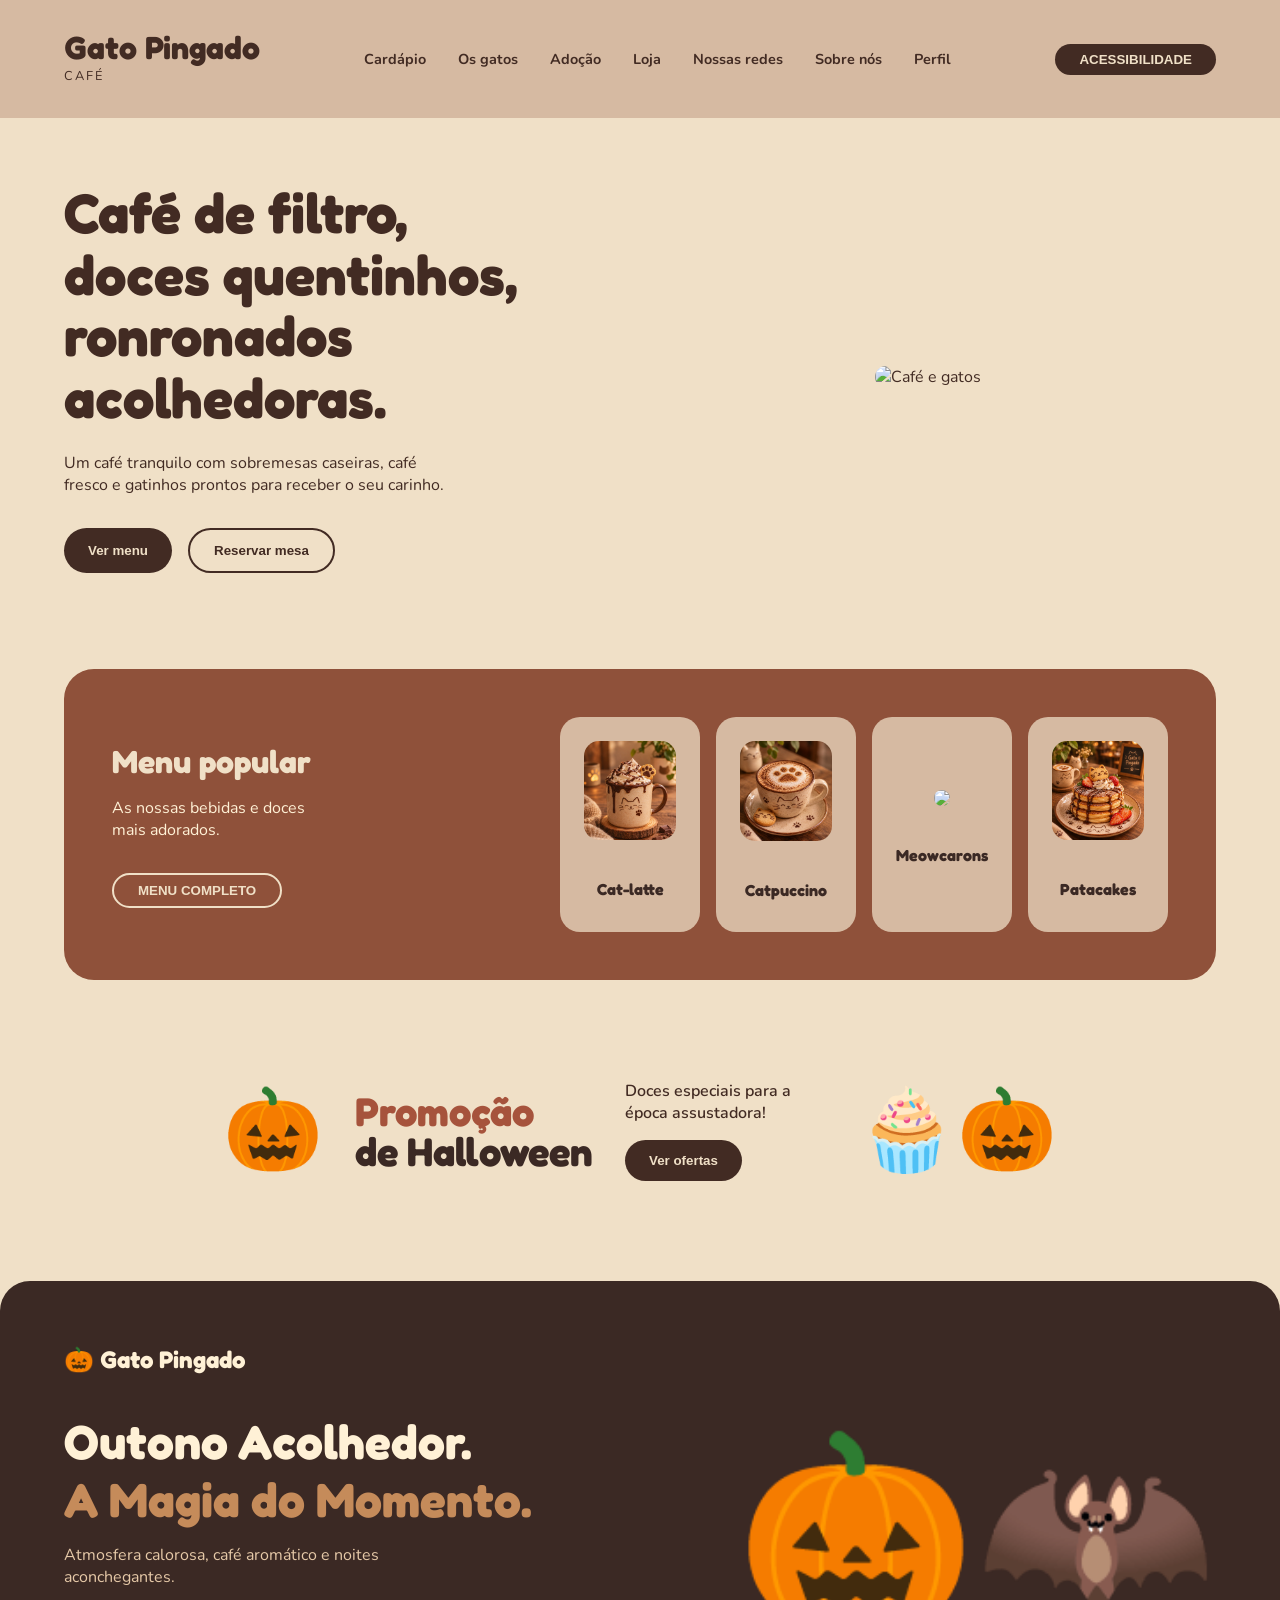
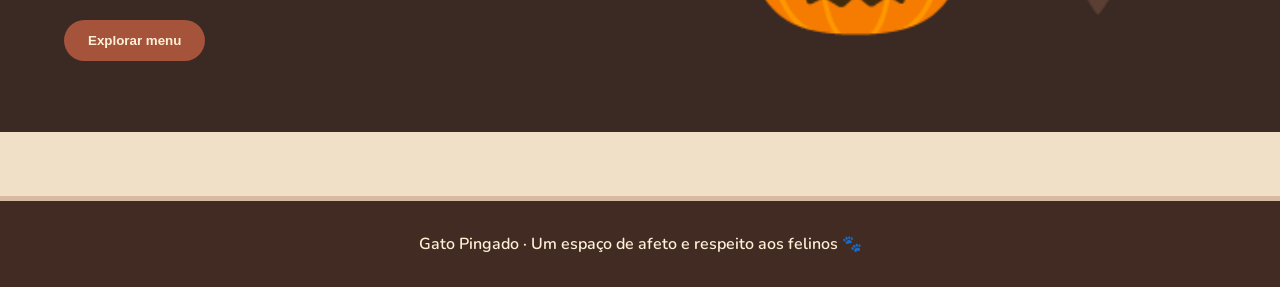
==== commit 95577e2a: "padronizando as cores e corrigindo as imagens no index" ====
--- a/index.html
+++ b/index.html
@@ -16,13 +16,6 @@
             <span>CAFÉ</span>
         </div>
         <nav>
-<<<<<<< HEAD
-            <a href="cardapio.html">CARDÁPIO</a>
-            <a href="gatos.html">NOSSOS GATOS </a>
-            <a href="adoção.html">ADOÇÃO</a>
-            <a href="redes-sociais.html">REDES SOCIAIS</a>
-            <A HREF="perfil.html">PERFIL</A>
-=======
         <a href="cardapio.html">Cardápio</a>
         <a href="gatos.html">Os gatos</a>
         <a href="adoção.html">Adoção</a>
@@ -30,7 +23,6 @@
         <a href="redes.html">Nossas redes</a>
         <a href="sobre-nos.html">Sobre nós</a>
         <a href="perfil.html">Perfil</a>
->>>>>>> b48c8ee4e18d5042672ee4817bbc11ebaff924a9
        </nav>
         <button class="support-btn">ACESSIBILIDADE</button>
     </header>
@@ -43,25 +35,65 @@
                     <button class="btn-dark">Ver menu</button>
                     <button class="btn-outline">Reservar mesa</button>
                 </div>
-         </div>
+            </div>
             <div class="hero-image">
-                <div class="placeholder-art">🐈☕</div>
-            </div>
+                <div class="hero-img">
+                    <img src="https://web.whatsapp.com/f4f51877-8499-46ed-9d4b-d9f2cac95367" alt="Café e gatos">
+                </div>
             </div>
         </section>
 
 
-        <<section class="promo promo-dark">
-    <div class="promo-icon">🎃</div>
-    <div class="promo-text">
-        <h2>Promoção<br><span class="highlight-orange">de Halloween</span></h2>
-    </div>
-    <div class="promo-desc">
-        <p>Doces especiais para a época assustadora!</p>
-        <a href="cardapio.html" class="btn-orange">Ver ofertas</a>
-    </div>
-    <div class="promo-images">🧁🎃</div>
-</section>
+        <section class="popular-menu">
+            <div class="menu-intro">
+                <h3>Menu popular</h3>
+                <p>As nossas bebidas e doces mais adorados.</p>
+                <button class="btn-outline-light">MENU COMPLETO</button>
+            </div>
+            <div class="menu-items">
+                <div class="card">
+                    <div class="card-img">
+                        <img src="imagens/cardapio/Cat-late.jpeg" >
+                    </div>
+                    <h4>Cat-latte</h4>
+         
+                </div>
+                <div class="card">
+                    <div class="card-img">
+                        <img src="imagens/cardapio/Catpuccino.jpeg">
+                    </div>
+                    <h4>Catpuccino</h4>
+               
+                </div>
+                <div class="card">
+                    <div class="card-img">
+                        <img src="imagens/cardapio/Meowcarons.jpeg" >
+                    </div>
+                    <h4>Meowcarons</h4>
+               
+                </div>
+                <div class="card">
+                    <div class="card-img">
+                        <img src="imagens/cardapio/Patacakes.jpeg" >
+                    </div>
+                    <h4>Patacakes</h4>
+                 
+                </div>
+            </div>
+        </section>
+        
+
+        <section class="promo">
+            <div class="promo-icon">🎃</div>
+            <div class="promo-text">
+                <h2>Promoção<br><span>de Halloween</span></h2>
+            </div>
+            <div class="promo-desc">
+                <p>Doces especiais para a época assustadora!</p>
+                <button class="btn-dark">Ver ofertas</button>
+            </div>
+            <div class="promo-images">🧁🎃</div>
+        </section>
     </main>
 
 <section class="menu">
--- a/style.css
+++ b/style.css
@@ -36,7 +36,7 @@
     justify-content: space-between;
     align-items: center;
     padding: 2rem 5%;
-    background-color: #E6C9A8;
+    background-color: var(--cor-warmBeige);
 }
 
 
@@ -60,7 +60,7 @@
 
 nav a {
     text-decoration: none;
-    color: #3B2924;
+    color: var(--cor-espresso);
     font-weight: 700;
     font-size: 0.9rem;
     transition: color 0.3s ease;
@@ -69,13 +69,13 @@
 
 /* Efeito ao passar o mouse nos links do menu */
 nav a:hover {
-    color: #A6533C; /* Cor Rust */
+    color: var(--cor-rust); /* Cor Rust */
 }
 
 
 .support-btn {
-    background-color: #3B2924;
-    color: #FFF1D6;
+    background-color: var(--cor-espresso);
+    color: var(--cor-cream);
     border: none;
     padding: 0.5rem 1.5rem;
     border-radius: 20px;
@@ -87,7 +87,7 @@
 
 /* Efeito ao passar o mouse no botão suporte */
 .support-btn:hover {
-    background-color: #A6533C; /* Muda para Rust */
+    background-color: var(--cor-rust); /* Muda para Rust */
     transform: scale(1.05); /* Aumenta ligeiramente */
 }
 
@@ -126,8 +126,8 @@
 
 
 .btn-dark {
-    background-color: #3B2924;
-    color: #FFF1D6;
+    background-color: var(--cor-espresso);
+    color: var(--cor-cream);
     border: none;
     padding: 0.8rem 1.5rem;
     border-radius: 25px;
@@ -138,15 +138,15 @@
 
 
 .btn-dark:hover {
-    background-color: #A6533C;
+    background-color: var(--cor-rust);
     transform: translateY(-3px); /* Levanta o botão */
 }
 
 
 .btn-outline {
     background-color: transparent;
-    color: #3B2924;
-    border: 2px solid #3B2924;
+    color: var(--cor-espresso);
+    border: 2px solid var(--cor-espresso);
     padding: 0.8rem 1.5rem;
     border-radius: 25px;
     font-weight: 700;
@@ -156,8 +156,8 @@
 
 
 .btn-outline:hover {
-    background-color: #3B2924;
-    color: #FFF1D6;
+    background-color: var(--cor-espresso);
+    color: var(--cor-cream);
     transform: translateY(-3px);
 }
 
@@ -174,7 +174,7 @@
 
 
 .popular-menu {
-    background-color: #C58B5A;
+    background-color: var(--cor-rust);
     margin: 2rem 5%;
     border-radius: 30px;
     padding: 3rem;
@@ -186,7 +186,7 @@
 
 
 .menu-intro h3 {
-    color: #FFF1D6;
+    color: var(--cor-cream);
     font-size: 2rem;
     margin-bottom: 1rem;
 }
@@ -200,8 +200,8 @@
 
 .btn-outline-light {
     background-color: transparent;
-    color: #FFF1D6;
-    border: 2px solid #FFF1D6;
+    color: var(--cor-cream);
+    border: 2px solid var(--cor-cream);
     padding: 0.5rem 1.5rem;
     border-radius: 25px;
     font-weight: 700;
@@ -211,8 +211,8 @@
 
 
 .btn-outline-light:hover {
-    background-color: #FFF1D6;
-    color: #C58B5A;
+    background-color: var(--cor-cream);
+    color: var(--cor-rust);
 }
 
 
@@ -221,28 +221,16 @@
     gap: 1rem;
 }
 
-.promo.promo-dark {
-    background-color: #3B2924;
-    color: #FFF1D6;
-    border-radius: 30px;
-    margin: 0.5rem 5% 2rem 5%;
-    padding: 3rem;
-    display: flex;
-    align-items: center;
-    justify-content: center;
-    gap: 2rem;
-}
-
-.promo-dark .promo-text h2 {
-    color: #FFF1D6;
-}
-
-.promo-dark .promo-text span {
-    color: #A6533C; /* Destaque em Rust para contraste */
-}
-
-.promo-dark .promo-desc p {
-    color: #E6C9A8; /* Texto secundário em Bege Médio */
+
+.card {
+    background-color: var(--cor-warmBeige);
+    border-radius: 20px;
+    padding: 1.5rem;
+    text-align: center;
+    width: 140px;
+    color: var(--cor-espresso);
+    transition: all 0.3s ease; /* Transição para o cartão */
+    cursor: pointer;
 }
 
 
@@ -250,9 +238,15 @@
 .card:hover {
     transform: translateY(-10px); /* Levanta o cartão */
     box-shadow: 0 10px 20px rgba(59, 41, 36, 0.3); /* Adiciona sombra */
-    background-color: #FFF1D6; /* Clareia o fundo do cartão */
-}
-
+    background-color: var(--cor-cream); /* Clareia o fundo do cartão */
+}
+
+img{
+    
+    width: 100%;
+    height: auto;
+    border-radius: 15px;
+}
 
 .card-img {
     font-size: 4rem;
@@ -391,31 +385,6 @@
     background-color: #C58B5A; /* Muda para Caramel no hover */
     transform: translateY(-3px);
 }
-
-
-.site-footer {
-    background-color: #3B2924;
-    color: #FFF1D6;
-    text-align: center;
-    padding: 2rem 5%;
-    margin-top: 4rem;
-    border-top: 5px solid #E6C9A8;
-}
-
-.site-footer p {
-    margin: 0;
-    font-weight: 600;
-}
-
-/* RESPONSIVIDADE DO RODAPÉ */
-
-@media (max-width: 600px) {
-    .site-footer {
-        padding: 2rem 1rem;
-        font-size: 0.9rem;
-    }
-}
-
 
 
 @media (max-width: 600px) {
--- a/acessibilidade.css
+++ b/acessibilidade.css
@@ -1,29 +1,85 @@
+/* =====================================
+   MENU DE ACESSIBILIDADE
+===================================== */
 
-/* BOTÕES DE ACESSIBILIDADE */
 .acessibilidade-botao {
+    position: relative;
     display: flex;
-    justify-content: center;
     align-items: center;
-    flex-wrap: wrap;
-    gap: 8px;
-    padding: 12px;
 }
 
-.acessibilidade-botao button {
-    padding: 9px 14px;
-    border: 2px solid var(--cor-espresso);
-    border-radius: 6px;
-    background: var(--cor-warmBeige);
-    color: var(--cor-espresso);
-    font: inherit;
+/* BOTÃO PRINCIPAL */
+
+.botao-acessibilidade {
+    background-color: #3B2924;
+    color: #FFFFFF;
+    border: 2px solid #3B2924;
+    border-radius: 20px;
+    padding: 0.7rem 1.3rem;
+    font-family: 'Nunito', sans-serif;
+    font-weight: bold;
+    cursor: pointer;
+    transition: background-color 0.3s ease;
+}
+
+.botao-acessibilidade:hover {
+    background-color: #8F513A;
+    color: #FFFFFF;
+    border-color: #8F513A;
+}
+
+/* PAINEL DE OPÇÕES */
+
+.painel-acessibilidade {
+    position: absolute;
+    top: calc(100% + 10px);
+    right: 0;
+    z-index: 1000;
+
+    display: grid;
+    grid-template-columns: 1fr 1fr;
+    gap: 0.6rem;
+
+    min-width: 190px;
+    padding: 1rem;
+
+    background-color: #FFF1D6;
+    border: 2px solid #8F513A;
+    border-radius: 12px;
+
+    box-shadow: 0 4px 12px rgba(0, 0, 0, 0.15);
+}
+
+/* ESCONDER O PAINEL QUANDO FECHADO */
+
+.painel-acessibilidade[hidden] {
+    display: none;
+}
+
+/* BOTÕES INTERNOS */
+
+.painel-acessibilidade button {
+    background-color: #E6C9A8;
+    color: #3B2924;
+    border: 1px solid #8F513A;
+    border-radius: 8px;
+    padding: 0.7rem;
+    font-family: 'Nunito', sans-serif;
     font-weight: bold;
     cursor: pointer;
 }
 
-.acessibilidade-botao button:hover {
-    background: var(--cor-espresso);
-    color: white;
+/* BOTÃO DE ALTO CONTRASTE OCUPA A LINHA INTEIRA */
+
+#alto-contraste {
+    grid-column: 1 / -1;
 }
+
+.painel-acessibilidade button:hover {
+    background-color: #A87756;
+    color: #FFFFFF;
+}
+
 
 /* DESTAQUE DE FOCO */
 a:focus-visible,
@@ -81,7 +137,8 @@
 body.alto-contraste .grid-item,
 body.alto-contraste .etapa, 
 body.alto-contraste .como-adotar,
-body.alto-contraste .cabecalho{ 
+body.alto-contraste .cabecalho,
+body.alto-contraste header{ 
     background: var(--cor-espresso);
 }
 body.alto-contraste .fechar{
@@ -89,18 +146,7 @@
 }
 
 
-/* RESPONSIVIDADE */
-@media (max-width: 600px) {
-    .acessibilidade-botao {
-        padding: 10px;
-        gap: 6px;
-    }
 
-    .acessibilidade-botao button {
-        padding: 8px 11px;
-        font-size: 0.9rem;
-    }
-}
 
 /* barrinha linda */
 /* Chrome, Edge, Safari and Opera */
@@ -131,4 +177,12 @@
     scrollbar-width: auto;
     scrollbar-color: #8f513a #fffbf0;
     }
+}
+
+
+@media (max-width: 768px) {
+    .painel-acessibilidade {
+        right: 50%;
+        transform: translateX(50%);
+    }
 }
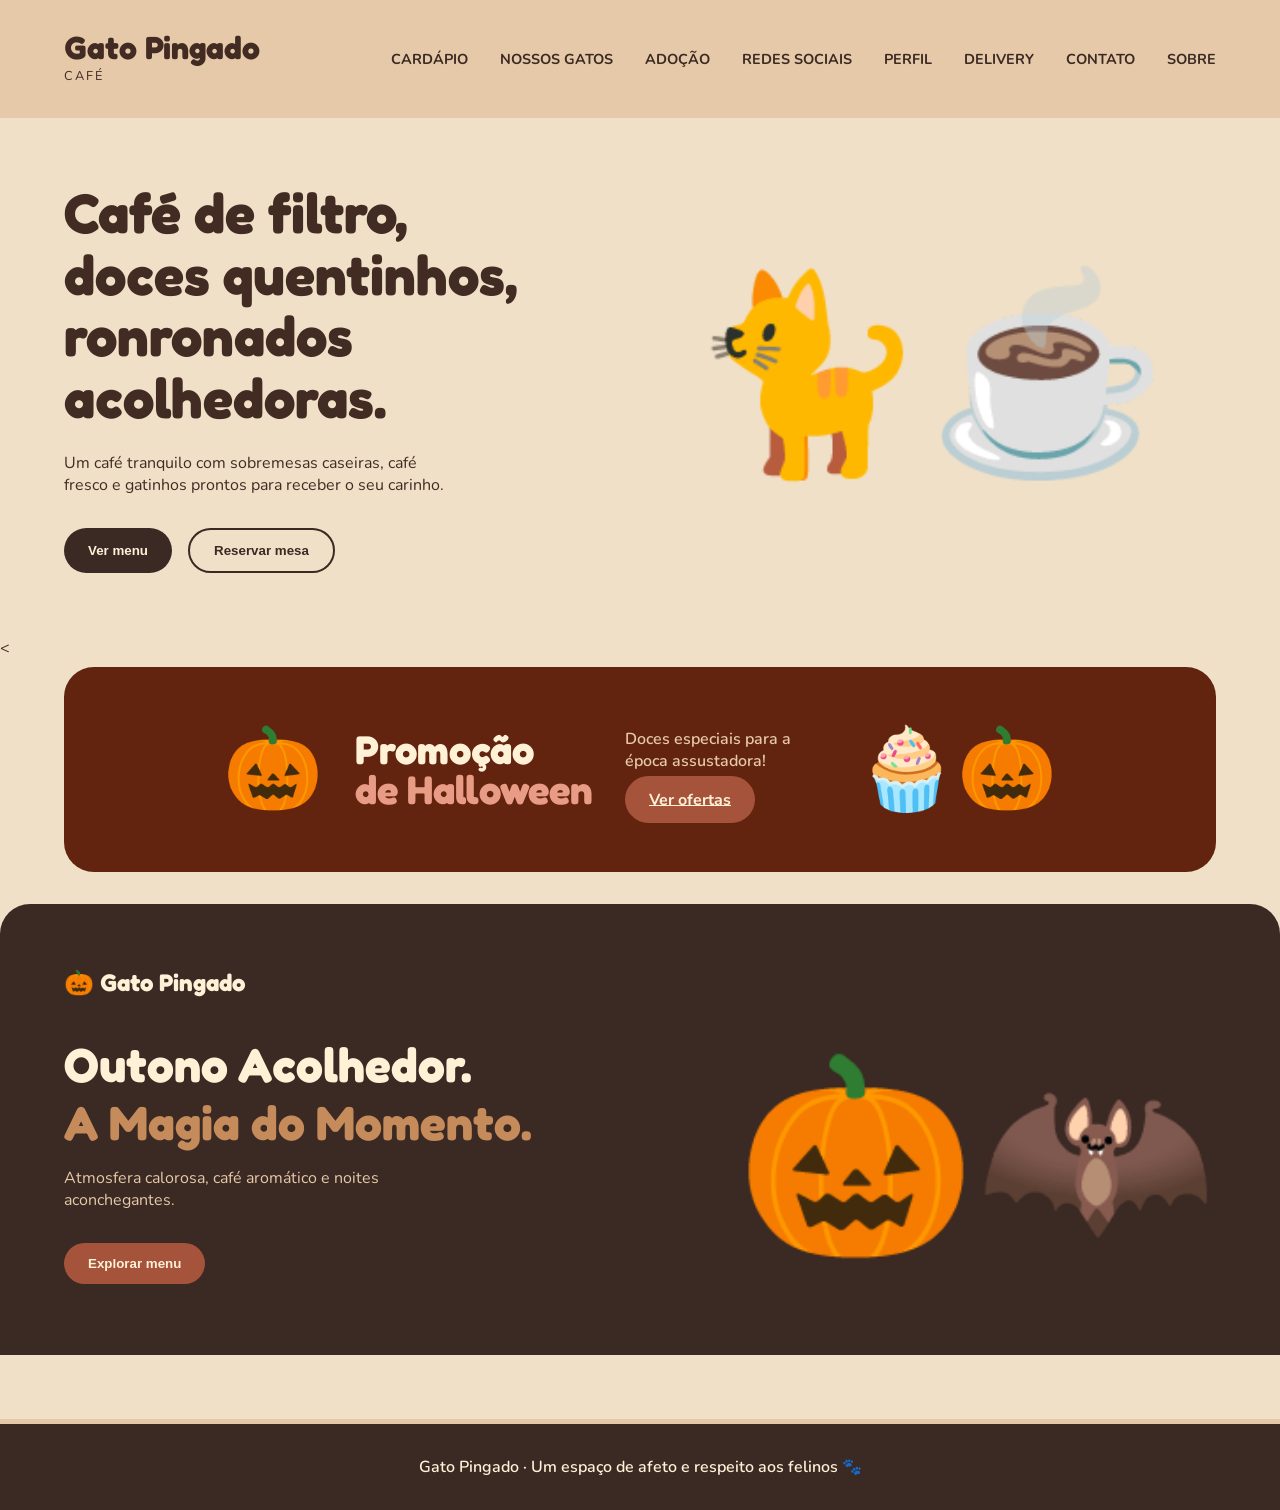
==== commit 3e020b27: "teste de comit e ajeitando as redes sociais" ====
--- a/index.html
+++ b/index.html
@@ -16,15 +16,17 @@
             <span>CAFÉ</span>
         </div>
         <nav>
-        <a href="cardapio.html">Cardápio</a>
-        <a href="gatos.html">Os gatos</a>
-        <a href="adoção.html">Adoção</a>
-        <a href="loja.html">Loja</a>
-        <a href="redes.html">Nossas redes</a>
-        <a href="sobre-nos.html">Sobre nós</a>
-        <a href="perfil.html">Perfil</a>
+            <a href="cardapio.html">CARDÁPIO</a>
+            <a href="gatos.html">NOSSOS GATOS </a>
+            <a href="adoção.html">ADOÇÃO</a>
+            <a href="redes-sociais.html">REDES SOCIAIS</a>
+            <A HREF="perfil.html">PERFIL</A>
+            <a href="delivery.html">DELIVERY</a>
+            <a href="contato.html">CONTATO</a>
+            <a href="sobre.html">SOBRE</a>
+            
        </nav>
-        <button class="support-btn">ACESSIBILIDADE</button>
+       
     </header>
     <main>
         <section class="hero">
@@ -35,65 +37,25 @@
                     <button class="btn-dark">Ver menu</button>
                     <button class="btn-outline">Reservar mesa</button>
                 </div>
+         </div>
+            <div class="hero-image">
+                <div class="placeholder-art">🐈☕</div>
             </div>
-            <div class="hero-image">
-                <div class="hero-img">
-                    <img src="https://web.whatsapp.com/f4f51877-8499-46ed-9d4b-d9f2cac95367" alt="Café e gatos">
-                </div>
             </div>
         </section>
 
 
-        <section class="popular-menu">
-            <div class="menu-intro">
-                <h3>Menu popular</h3>
-                <p>As nossas bebidas e doces mais adorados.</p>
-                <button class="btn-outline-light">MENU COMPLETO</button>
-            </div>
-            <div class="menu-items">
-                <div class="card">
-                    <div class="card-img">
-                        <img src="imagens/cardapio/Cat-late.jpeg" >
-                    </div>
-                    <h4>Cat-latte</h4>
-         
-                </div>
-                <div class="card">
-                    <div class="card-img">
-                        <img src="imagens/cardapio/Catpuccino.jpeg">
-                    </div>
-                    <h4>Catpuccino</h4>
-               
-                </div>
-                <div class="card">
-                    <div class="card-img">
-                        <img src="imagens/cardapio/Meowcarons.jpeg" >
-                    </div>
-                    <h4>Meowcarons</h4>
-               
-                </div>
-                <div class="card">
-                    <div class="card-img">
-                        <img src="imagens/cardapio/Patacakes.jpeg" >
-                    </div>
-                    <h4>Patacakes</h4>
-                 
-                </div>
-            </div>
-        </section>
-        
-
-        <section class="promo">
-            <div class="promo-icon">🎃</div>
-            <div class="promo-text">
-                <h2>Promoção<br><span>de Halloween</span></h2>
-            </div>
-            <div class="promo-desc">
-                <p>Doces especiais para a época assustadora!</p>
-                <button class="btn-dark">Ver ofertas</button>
-            </div>
-            <div class="promo-images">🧁🎃</div>
-        </section>
+        <<section class="promo promo-dark">
+    <div class="promo-icon">🎃</div>
+    <div class="promo-text">
+        <h2>Promoção<br><span class="highlight-orange">de Halloween</span></h2>
+    </div>
+    <div class="promo-desc">
+        <p>Doces especiais para a época assustadora!</p>
+        <a href="cardapio.html" class="btn-orange">Ver ofertas</a>
+    </div>
+    <div class="promo-images">🧁🎃</div>
+</section>
     </main>
 
 <section class="menu">
--- a/style.css
+++ b/style.css
@@ -1,5 +1,4 @@
 @import url('https://fonts.googleapis.com/css2?family=Fredoka:wght@400;600;700&family=Nunito:wght@400;600;700&display=swap');
-
 
 /* Estilos gerais */
 :root {
@@ -17,15 +16,12 @@
     box-sizing: border-box;
 }
 
-
-
 body {
     margin: 0;
     background: var(--cor-cream);
     color: var(--cor-espresso);
     font-family: 'Nunito', sans-serif;
 }
-
 h1, h2, h3, h4 {
     font-family: 'Fredoka', sans-serif;;
 }
@@ -36,7 +32,7 @@
     justify-content: space-between;
     align-items: center;
     padding: 2rem 5%;
-    background-color: var(--cor-warmBeige);
+    background-color: #E6C9A8;
 }
 
 
@@ -60,7 +56,7 @@
 
 nav a {
     text-decoration: none;
-    color: var(--cor-espresso);
+    color: #3B2924;
     font-weight: 700;
     font-size: 0.9rem;
     transition: color 0.3s ease;
@@ -69,13 +65,13 @@
 
 /* Efeito ao passar o mouse nos links do menu */
 nav a:hover {
-    color: var(--cor-rust); /* Cor Rust */
+    color: #A6533C; /* Cor Rust */
 }
 
 
 .support-btn {
-    background-color: var(--cor-espresso);
-    color: var(--cor-cream);
+    background-color: #3B2924;
+    color: #FFF1D6;
     border: none;
     padding: 0.5rem 1.5rem;
     border-radius: 20px;
@@ -87,7 +83,7 @@
 
 /* Efeito ao passar o mouse no botão suporte */
 .support-btn:hover {
-    background-color: var(--cor-rust); /* Muda para Rust */
+    background-color: #A6533C; /* Muda para Rust */
     transform: scale(1.05); /* Aumenta ligeiramente */
 }
 
@@ -126,8 +122,8 @@
 
 
 .btn-dark {
-    background-color: var(--cor-espresso);
-    color: var(--cor-cream);
+    background-color: #3B2924;
+    color: #FFF1D6;
     border: none;
     padding: 0.8rem 1.5rem;
     border-radius: 25px;
@@ -138,15 +134,15 @@
 
 
 .btn-dark:hover {
-    background-color: var(--cor-rust);
+    background-color: #A6533C;
     transform: translateY(-3px); /* Levanta o botão */
 }
 
 
 .btn-outline {
     background-color: transparent;
-    color: var(--cor-espresso);
-    border: 2px solid var(--cor-espresso);
+    color: #3B2924;
+    border: 2px solid #3B2924;
     padding: 0.8rem 1.5rem;
     border-radius: 25px;
     font-weight: 700;
@@ -156,8 +152,8 @@
 
 
 .btn-outline:hover {
-    background-color: var(--cor-espresso);
-    color: var(--cor-cream);
+    background-color: #3B2924;
+    color: #FFF1D6;
     transform: translateY(-3px);
 }
 
@@ -174,7 +170,7 @@
 
 
 .popular-menu {
-    background-color: var(--cor-rust);
+    background-color: #C58B5A;
     margin: 2rem 5%;
     border-radius: 30px;
     padding: 3rem;
@@ -186,7 +182,7 @@
 
 
 .menu-intro h3 {
-    color: var(--cor-cream);
+    color: #FFF1D6;
     font-size: 2rem;
     margin-bottom: 1rem;
 }
@@ -200,8 +196,8 @@
 
 .btn-outline-light {
     background-color: transparent;
-    color: var(--cor-cream);
-    border: 2px solid var(--cor-cream);
+    color: #FFF1D6;
+    border: 2px solid #FFF1D6;
     padding: 0.5rem 1.5rem;
     border-radius: 25px;
     font-weight: 700;
@@ -211,8 +207,8 @@
 
 
 .btn-outline-light:hover {
-    background-color: var(--cor-cream);
-    color: var(--cor-rust);
+    background-color: #FFF1D6;
+    color: #C58B5A;
 }
 
 
@@ -221,16 +217,28 @@
     gap: 1rem;
 }
 
-
-.card {
-    background-color: var(--cor-warmBeige);
-    border-radius: 20px;
-    padding: 1.5rem;
-    text-align: center;
-    width: 140px;
-    color: var(--cor-espresso);
-    transition: all 0.3s ease; /* Transição para o cartão */
-    cursor: pointer;
+.promo.promo-dark {
+    background-color: #62230f;
+    color: #FFF1D6;
+    border-radius: 30px;
+    margin: 0.5rem 5% 2rem 5%;
+    padding: 3rem;
+    display: flex;
+    align-items: center;
+    justify-content: center;
+    gap: 2rem;
+}
+
+.promo-dark .promo-text h2 {
+    color: #FFF1D6;
+}
+
+.promo-dark .promo-text span {
+    color: #e89b85; /* Destaque em Rust para contraste */
+}
+
+.promo-dark .promo-desc p {
+    color: #E6C9A8; /* Texto secundário em Bege Médio */
 }
 
 
@@ -238,15 +246,9 @@
 .card:hover {
     transform: translateY(-10px); /* Levanta o cartão */
     box-shadow: 0 10px 20px rgba(59, 41, 36, 0.3); /* Adiciona sombra */
-    background-color: var(--cor-cream); /* Clareia o fundo do cartão */
-}
-
-img{
-    
-    width: 100%;
-    height: auto;
-    border-radius: 15px;
-}
+    background-color: #FFF1D6; /* Clareia o fundo do cartão */
+}
+
 
 .card-img {
     font-size: 4rem;
@@ -387,9 +389,67 @@
 }
 
 
+.site-footer {
+    background-color: #3B2924;
+    color: #FFF1D6;
+    text-align: center;
+    padding: 2rem 5%;
+    margin-top: 4rem;
+    border-top: 5px solid #E6C9A8;
+}
+
+.site-footer p {
+    margin: 0;
+    font-weight: 600;
+}
+
+/* RESPONSIVIDADE DO RODAPÉ */
+
 @media (max-width: 600px) {
     .site-footer {
         padding: 2rem 1rem;
         font-size: 0.9rem;
     }
+}
+
+
+
+@media (max-width: 600px) {
+    .site-footer {
+        padding: 2rem 1rem;
+        font-size: 0.9rem;
+    }
+}
+@media (max-width: 768px) {
+    header {
+        flex-direction: column;
+        padding: 1.5rem 5%;
+        text-align: center;
+    }
+
+    .logo {
+        margin-bottom: 1.5rem;
+    }
+
+    nav {
+        flex-direction: column;
+        gap: 1rem;
+        margin-bottom: 1.5rem;
+        width: 100%;
+    }
+
+    nav a {
+        font-size: 1.1rem;
+        padding: 0.5rem 0;
+        border-bottom: 1px solid rgba(59, 41, 36, 0.1);
+    }
+
+    nav a:last-child {
+        border-bottom: none;
+    }
+
+    .support-btn {
+        width: 100%;
+        padding: 0.8rem;
+    }
 }
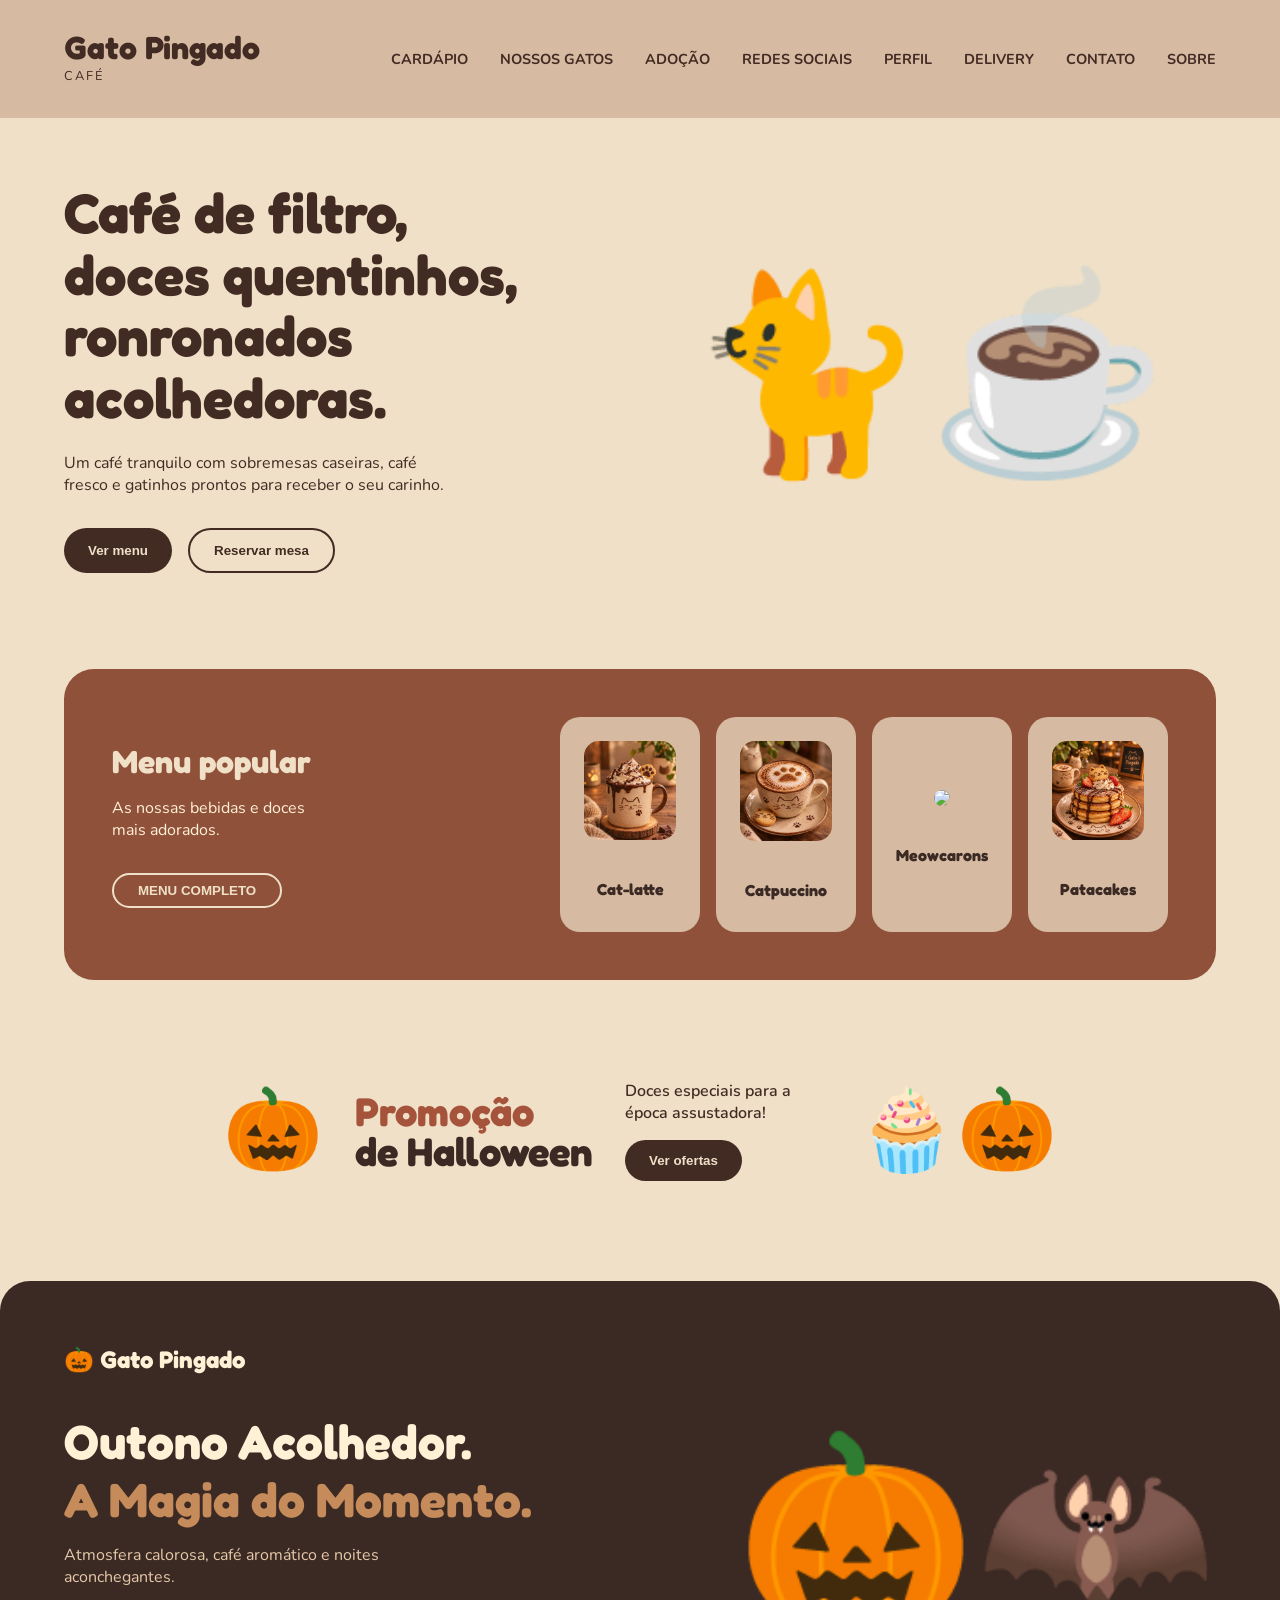
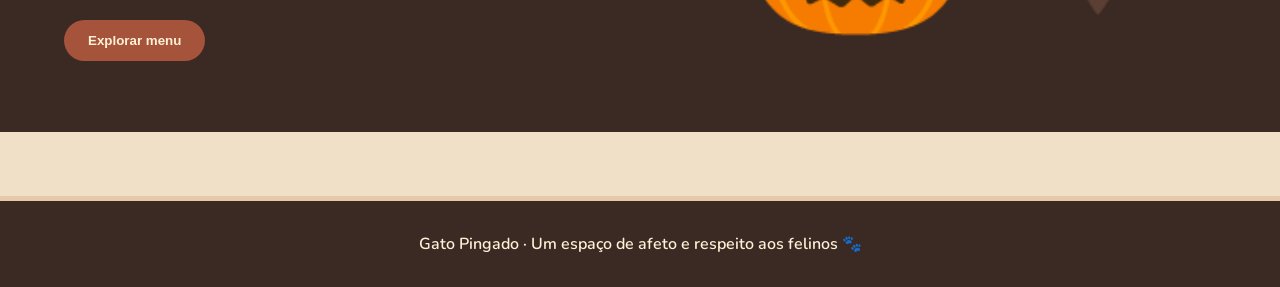
==== commit 0bfa6dca: "teste" ====
--- a/index.html
+++ b/index.html
@@ -45,17 +45,60 @@
         </section>
 
 
-        <<section class="promo promo-dark">
-    <div class="promo-icon">🎃</div>
-    <div class="promo-text">
-        <h2>Promoção<br><span class="highlight-orange">de Halloween</span></h2>
-    </div>
-    <div class="promo-desc">
-        <p>Doces especiais para a época assustadora!</p>
-        <a href="cardapio.html" class="btn-orange">Ver ofertas</a>
-    </div>
-    <div class="promo-images">🧁🎃</div>
-</section>
+
+      </section>
+
+        <section class="popular-menu">
+            <div class="menu-intro">
+                <h3>Menu popular</h3>
+                <p>As nossas bebidas e doces mais adorados.</p>
+                <button class="btn-outline-light">MENU COMPLETO</button>
+            </div>
+            <div class="menu-items">
+                <div class="card">
+                    <div class="card-img">
+                        <img src="imagens/cardapio/Cat-late.jpeg" >
+                    </div>
+                    <h4>Cat-latte</h4>
+         
+                </div>
+                <div class="card">
+                    <div class="card-img">
+                        <img src="imagens/cardapio/Catpuccino.jpeg">
+                    </div>
+                    <h4>Catpuccino</h4>
+               
+                </div>
+                <div class="card">
+                    <div class="card-img">
+                        <img src="imagens/cardapio/Meowcarons.jpeg" >
+                    </div>
+                    <h4>Meowcarons</h4>
+               
+                </div>
+                <div class="card">
+                    <div class="card-img">
+                        <img src="imagens/cardapio/Patacakes.jpeg" >
+                    </div>
+                    <h4>Patacakes</h4>
+                 
+                </div>
+            </div>
+        </section>
+        
+
+        <section class="promo">
+            <div class="promo-icon">🎃</div>
+            <div class="promo-text">
+                <h2>Promoção<br><span>de Halloween</span></h2>
+            </div>
+            <div class="promo-desc">
+                <p>Doces especiais para a época assustadora!</p>
+                <button class="btn-dark">Ver ofertas</button>
+            </div>
+            <div class="promo-images">🧁🎃</div>
+        </section>
+
     </main>
 
 <section class="menu">
--- a/style.css
+++ b/style.css
@@ -32,7 +32,7 @@
     justify-content: space-between;
     align-items: center;
     padding: 2rem 5%;
-    background-color: #E6C9A8;
+    background-color: var(--cor-warmBeige);
 }
 
 
@@ -56,7 +56,7 @@
 
 nav a {
     text-decoration: none;
-    color: #3B2924;
+    color: var(--cor-espresso);
     font-weight: 700;
     font-size: 0.9rem;
     transition: color 0.3s ease;
@@ -65,13 +65,13 @@
 
 /* Efeito ao passar o mouse nos links do menu */
 nav a:hover {
-    color: #A6533C; /* Cor Rust */
+    color: var(--cor-rust); /* Cor Rust */
 }
 
 
 .support-btn {
-    background-color: #3B2924;
-    color: #FFF1D6;
+    background-color: var(--cor-espresso);
+    color: var(--cor-cream);
     border: none;
     padding: 0.5rem 1.5rem;
     border-radius: 20px;
@@ -83,7 +83,7 @@
 
 /* Efeito ao passar o mouse no botão suporte */
 .support-btn:hover {
-    background-color: #A6533C; /* Muda para Rust */
+    background-color: var(--cor-rust); /* Muda para Rust */
     transform: scale(1.05); /* Aumenta ligeiramente */
 }
 
@@ -122,8 +122,8 @@
 
 
 .btn-dark {
-    background-color: #3B2924;
-    color: #FFF1D6;
+    background-color: var(--cor-espresso);
+    color: var(--cor-cream);
     border: none;
     padding: 0.8rem 1.5rem;
     border-radius: 25px;
@@ -134,15 +134,15 @@
 
 
 .btn-dark:hover {
-    background-color: #A6533C;
+    background-color: var(--cor-rust);
     transform: translateY(-3px); /* Levanta o botão */
 }
 
 
 .btn-outline {
     background-color: transparent;
-    color: #3B2924;
-    border: 2px solid #3B2924;
+    color: var(--cor-espresso);
+    border: 2px solid var(--cor-espresso);
     padding: 0.8rem 1.5rem;
     border-radius: 25px;
     font-weight: 700;
@@ -152,8 +152,8 @@
 
 
 .btn-outline:hover {
-    background-color: #3B2924;
-    color: #FFF1D6;
+    background-color: var(--cor-espresso);
+    color: var(--cor-cream);
     transform: translateY(-3px);
 }
 
@@ -170,7 +170,7 @@
 
 
 .popular-menu {
-    background-color: #C58B5A;
+    background-color: var(--cor-rust);
     margin: 2rem 5%;
     border-radius: 30px;
     padding: 3rem;
@@ -182,7 +182,7 @@
 
 
 .menu-intro h3 {
-    color: #FFF1D6;
+    color: var(--cor-cream);
     font-size: 2rem;
     margin-bottom: 1rem;
 }
@@ -196,8 +196,8 @@
 
 .btn-outline-light {
     background-color: transparent;
-    color: #FFF1D6;
-    border: 2px solid #FFF1D6;
+    color: var(--cor-cream);
+    border: 2px solid var(--cor-cream);
     padding: 0.5rem 1.5rem;
     border-radius: 25px;
     font-weight: 700;
@@ -207,8 +207,8 @@
 
 
 .btn-outline-light:hover {
-    background-color: #FFF1D6;
-    color: #C58B5A;
+    background-color: var(--cor-cream);
+    color: var(--cor-rust);
 }
 
 
@@ -228,8 +228,7 @@
     justify-content: center;
     gap: 2rem;
 }
-
-.promo-dark .promo-text h2 {
+.promo-text h2 {
     color: #FFF1D6;
 }
 
@@ -238,17 +237,53 @@
 }
 
 .promo-dark .promo-desc p {
-    color: #E6C9A8; /* Texto secundário em Bege Médio */
-}
-
+    color: #E6C9A8; /* Texto secundário em Bege Médio */} 
+.card {
+    background-color: var(--cor-warmBeige);
+    border-radius: 20px;
+    padding: 1.5rem;
+    text-align: center;
+    width: 140px;
+    color: var(--cor-espresso);
+    transition: all 0.3s ease; /* Transição para o cartão */
+    cursor: pointer;
+
+}
+.promo.promo-dark {
+        flex-direction: column; /* Empilha os itens verticalmente */
+        margin: 1rem 5%;
+        padding: 2rem 1.5rem;
+        text-align: center;
+        width: 90%; /* Garante que não estoure a tela */
+        gap: 1.5rem;
+    }
+
+    .promo-text h2 {
+        font-size: 1.8rem; /* Diminui o título para caber no celular */
+    }
+
+    .promo-desc p {
+        margin: 0 auto 1rem;
+        max-width: 100%;
+    }
+
+    .promo-images, .promo-icon {
+        font-size: 3rem; /* Diminui os emojis para não ocupar espaço demais */
+    }
 
 /* Efeito ao passar o mouse nos cartões do menu */
 .card:hover {
     transform: translateY(-10px); /* Levanta o cartão */
     box-shadow: 0 10px 20px rgba(59, 41, 36, 0.3); /* Adiciona sombra */
-    background-color: #FFF1D6; /* Clareia o fundo do cartão */
-}
-
+    background-color: var(--cor-cream); /* Clareia o fundo do cartão */
+}
+
+img{
+    
+    width: 100%;
+    height: auto;
+    border-radius: 15px;
+}
 
 .card-img {
     font-size: 4rem;
@@ -452,4 +487,5 @@
         width: 100%;
         padding: 0.8rem;
     }
-}+}
+
